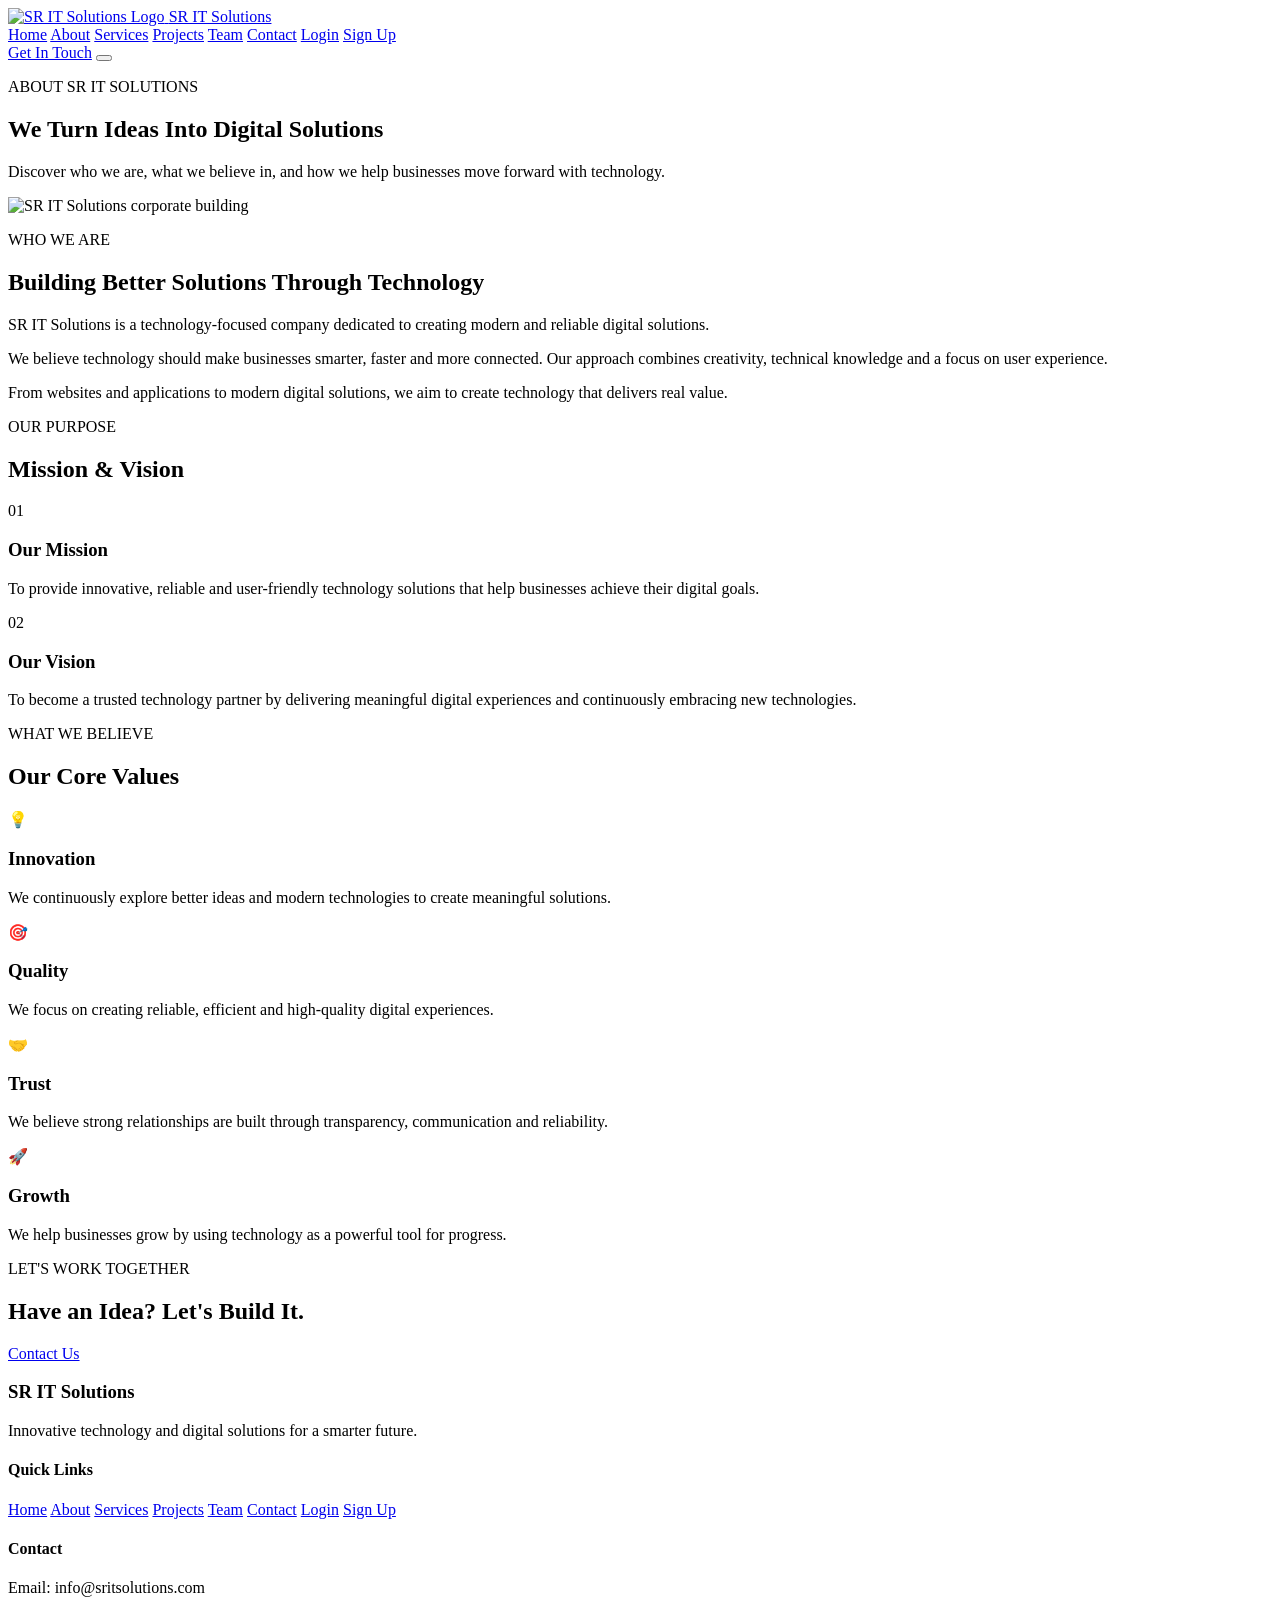
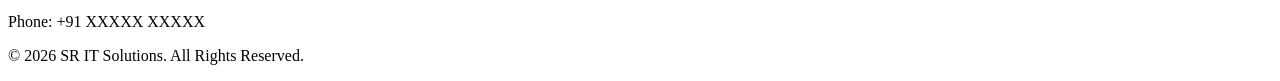
==== About.html @ 39ceae36 "Add files via upload" ====
<!DOCTYPE html>
<html lang="en">

<head>
    <meta charset="UTF-8">
    <meta name="viewport" content="width=device-width, initial-scale=1.0">

    <title>About Us | SR IT Solutions</title>

    <!-- Common CSS -->
    <link rel="stylesheet" href="css/style.css">
</head>

<body>

    <!-- ================= NAVBAR ================= -->
    <header class="navbar">
        <div class="nav-container">

            <a href="home.html" class="logo">
                <img src="images/logo.png.png" alt="SR IT Solutions Logo">
                <span>SR IT Solutions</span>
            </a>

            <nav class="nav-menu">
                <a href="home.html">Home</a>
                <a href="About.html" class="active">About</a>
                <a href="Services.html">Services</a>
                <a href="Projects.html">Projects</a>
                <a href="Team.html">Team</a>
                <a href="Contact.html">Contact</a>
                <a href="login.html">Login</a>
                <a href="signup.html">Sign Up</a>
            </nav>

            <div class="nav-actions">
                <a href="Contact.html" class="nav-cta">Get In Touch</a>
                <button class="nav-toggle" type="button" aria-label="Toggle navigation" aria-expanded="false">
                    <span></span>
                    <span></span>
                    <span></span>
                </button>
            </div>

        </div>
    </header>


    <!-- ================= ABOUT HERO ================= -->
    <section class="page-hero">

        <div class="page-hero-content">

            <p>ABOUT SR IT SOLUTIONS</p>

            <h1>
                We Turn Ideas Into
                <span>Digital Solutions</span>
            </h1>

            <p class="page-hero-text">
                Discover who we are, what we believe in,
                and how we help businesses move forward with technology.
            </p>

        </div>

    </section>


    <!-- ================= ABOUT INTRO ================= -->
    <section class="about-main">

        <div class="about-main-image">
            <img src="images/SR_IT_Solutions_Corporate_Building.jpg" alt="SR IT Solutions corporate building"
                onerror="this.onerror=null; this.src='images/SR_IT_Solutions_Corporate_Building.jpg.jpeg';">
        </div>

        <div class="about-main-content">

            <p class="section-label">WHO WE ARE</p>

            <h2>
                Building Better Solutions
                <span>Through Technology</span>
            </h2>

            <p>
                SR IT Solutions is a technology-focused company dedicated
                to creating modern and reliable digital solutions.
            </p>

            <p>
                We believe technology should make businesses smarter,
                faster and more connected. Our approach combines creativity,
                technical knowledge and a focus on user experience.
            </p>

            <p>
                From websites and applications to modern digital solutions,
                we aim to create technology that delivers real value.
            </p>

        </div>

    </section>


    <!-- ================= MISSION & VISION ================= -->
    <section class="mission-section">

        <div class="section-heading">

            <p>OUR PURPOSE</p>

            <h2>Mission & Vision</h2>

            <span></span>

        </div>


        <div class="mission-container">

            <div class="mission-card">

                <div class="mission-number">
                    01
                </div>

                <h3>Our Mission</h3>

                <p>
                    To provide innovative, reliable and user-friendly
                    technology solutions that help businesses achieve
                    their digital goals.
                </p>

            </div>


            <div class="mission-card">

                <div class="mission-number">
                    02
                </div>

                <h3>Our Vision</h3>

                <p>
                    To become a trusted technology partner by delivering
                    meaningful digital experiences and continuously
                    embracing new technologies.
                </p>

            </div>

        </div>

    </section>


    <!-- ================= OUR VALUES ================= -->
    <section class="values-section">

        <div class="section-heading">

            <p>WHAT WE BELIEVE</p>

            <h2>Our Core Values</h2>

            <span></span>

        </div>


        <div class="values-container">

            <div class="value-card">

                <div class="value-icon">
                    💡
                </div>

                <h3>Innovation</h3>

                <p>
                    We continuously explore better ideas and modern
                    technologies to create meaningful solutions.
                </p>

            </div>


            <div class="value-card">

                <div class="value-icon">
                    🎯
                </div>

                <h3>Quality</h3>

                <p>
                    We focus on creating reliable, efficient and
                    high-quality digital experiences.
                </p>

            </div>


            <div class="value-card">

                <div class="value-icon">
                    🤝
                </div>

                <h3>Trust</h3>

                <p>
                    We believe strong relationships are built through
                    transparency, communication and reliability.
                </p>

            </div>


            <div class="value-card">

                <div class="value-icon">
                    🚀
                </div>

                <h3>Growth</h3>

                <p>
                    We help businesses grow by using technology
                    as a powerful tool for progress.
                </p>

            </div>

        </div>

    </section>


    <!-- ================= CTA ================= -->
    <section class="home-cta">

        <div>

            <p>LET'S WORK TOGETHER</p>

            <h2>
                Have an Idea?
                <span>Let's Build It.</span>
            </h2>

            <a href="Contact.html" class="btn primary-btn">
                Contact Us
            </a>

        </div>

    </section>


    <!-- ================= FOOTER ================= -->
    <footer class="footer">

        <div class="footer-container">

            <div class="footer-brand">

                <h3>SR IT Solutions</h3>

                <p>
                    Innovative technology and digital solutions
                    for a smarter future.
                </p>

            </div>


            <div class="footer-links">

                <h4>Quick Links</h4>

                <a href="home.html">Home</a>
                <a href="About.html">About</a>
                <a href="Services.html">Services</a>
                <a href="Projects.html">Projects</a>
                <a href="Team.html">Team</a>
                <a href="Contact.html">Contact</a>
                <a href="login.html">Login</a>
                <a href="signup.html">Sign Up</a>

            </div>


            <div class="footer-contact">

                <h4>Contact</h4>

                <p>Email: info@sritsolutions.com</p>
                <p>Phone: +91 XXXXX XXXXX</p>

            </div>

        </div>


        <div class="footer-bottom">

            <p>
                © 2026 SR IT Solutions. All Rights Reserved.
            </p>

        </div>

    </footer>

    <script src="script.js/effect.js"></script>

</body>

</html>
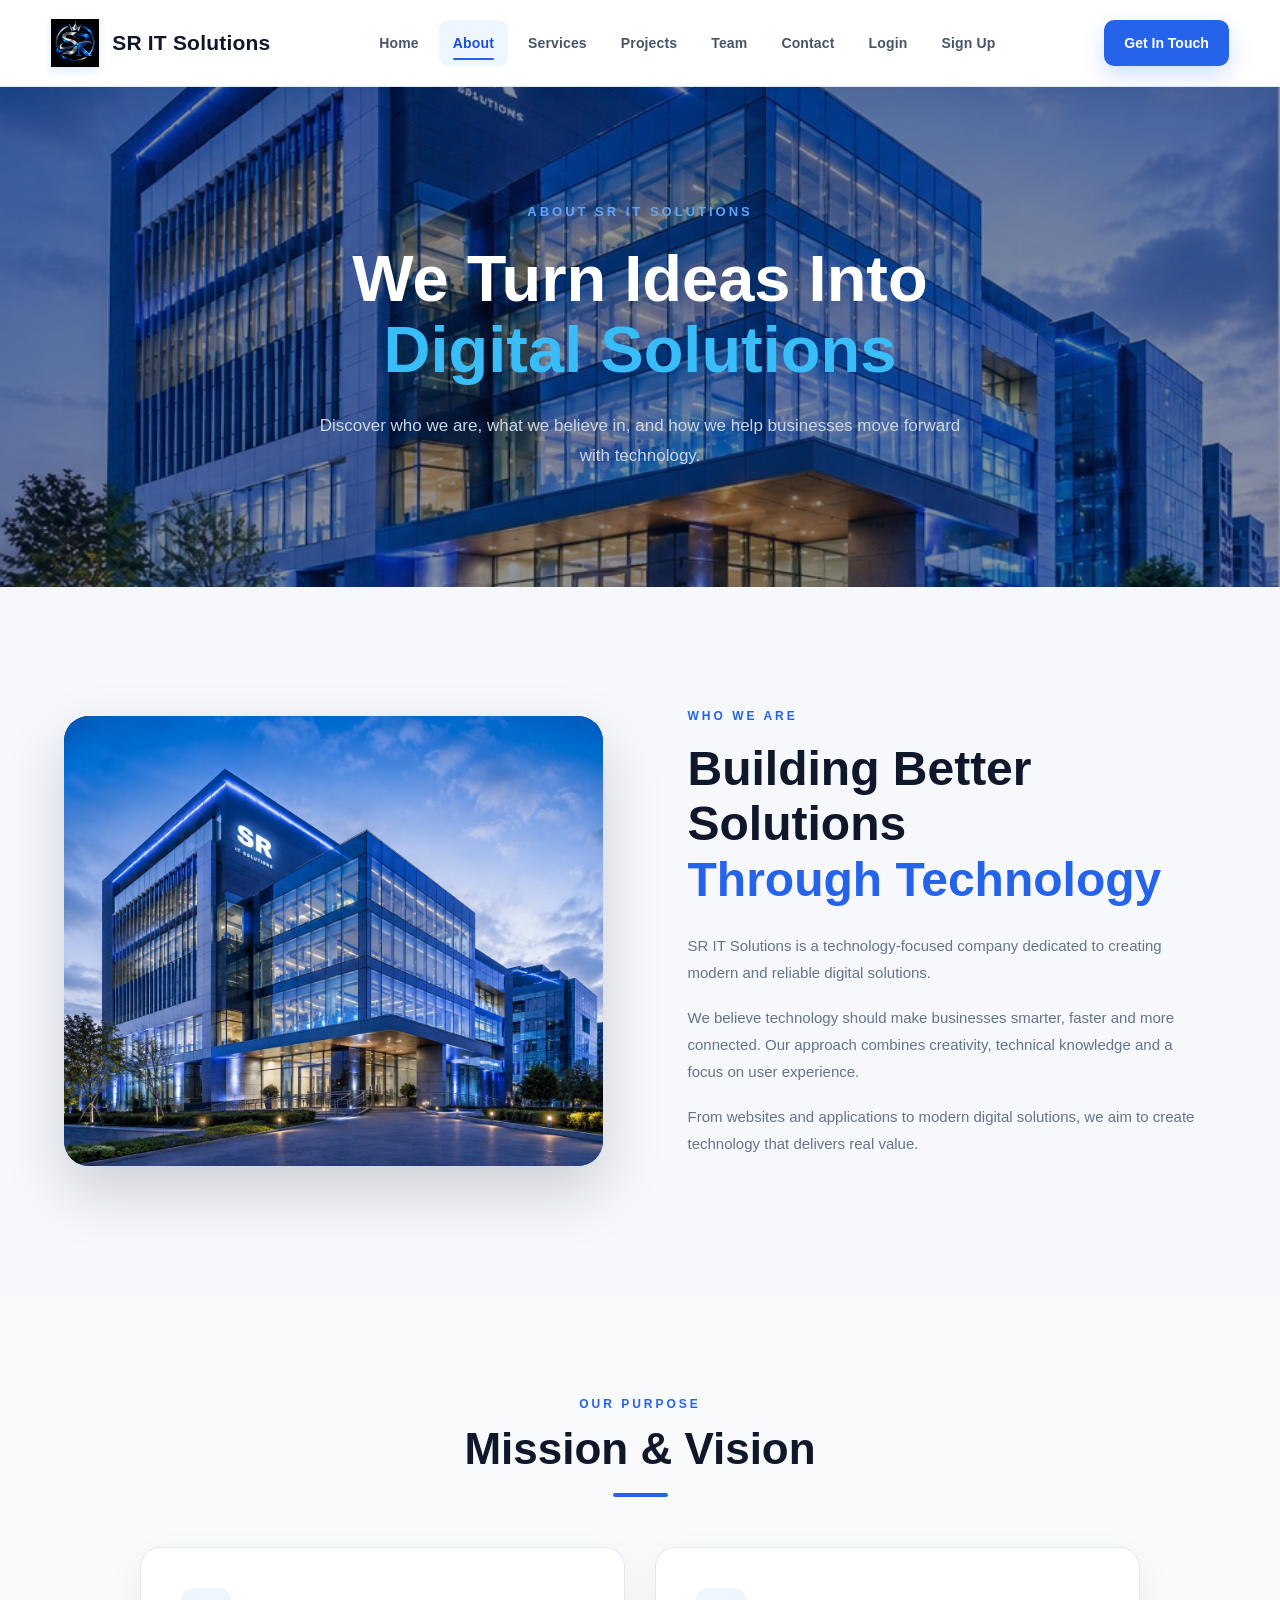
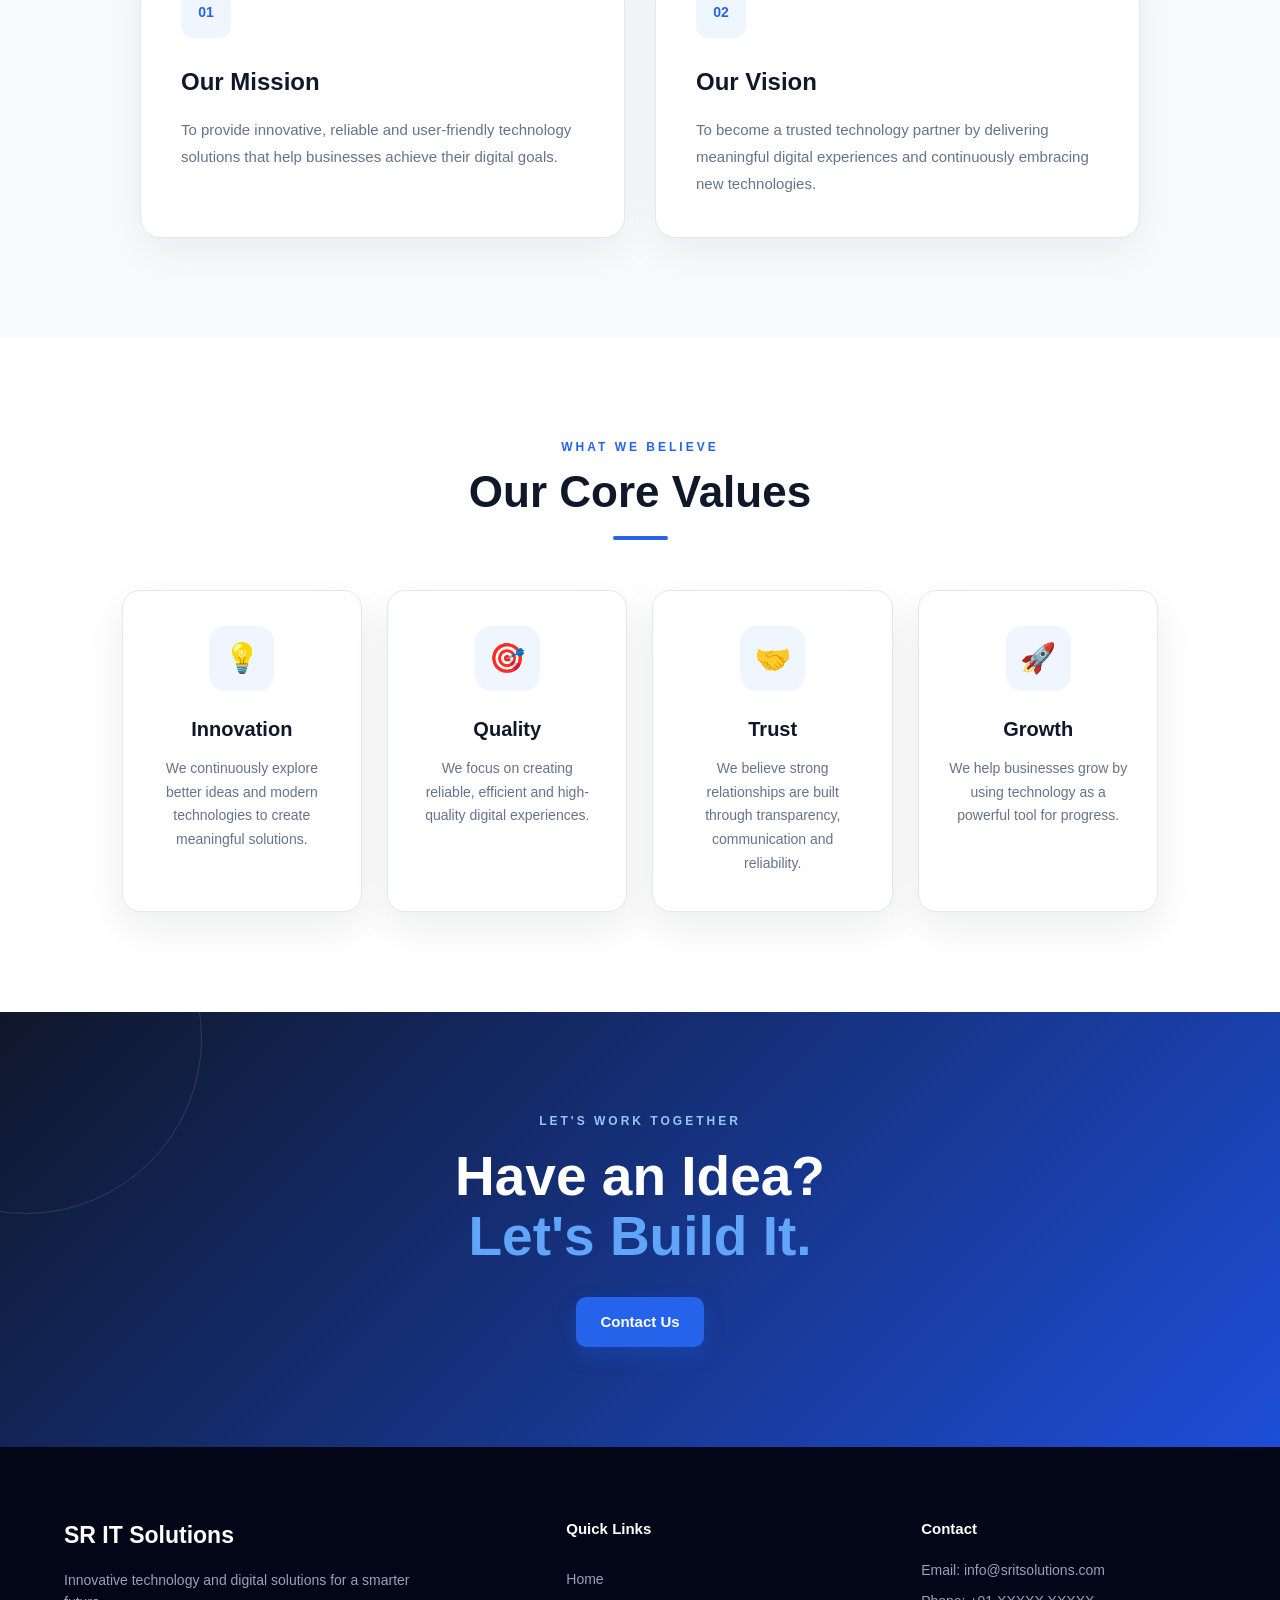
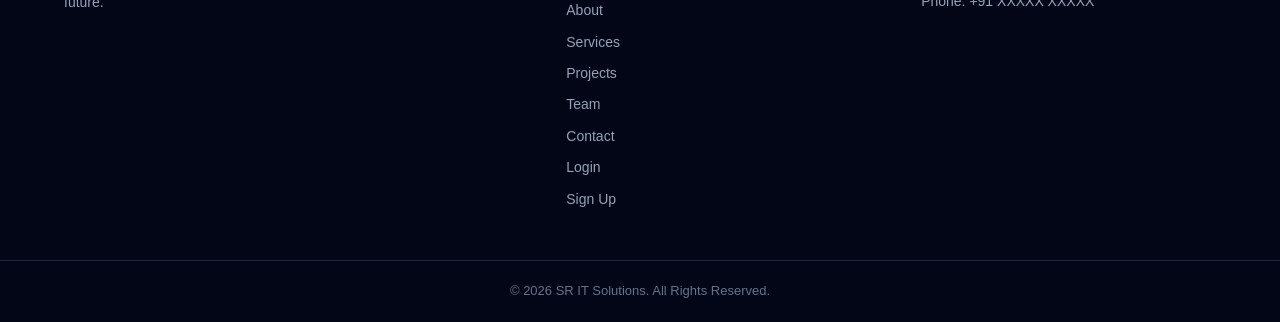
==== commit e4831756: "Update About.html" ====
--- a/About.html
+++ b/About.html
@@ -8,7 +8,7 @@
     <title>About Us | SR IT Solutions</title>
 
     <!-- Common CSS -->
-    <link rel="stylesheet" href="css/style.css">
+    <link rel="stylesheet" href="CSS/style.css">
 </head>
 
 <body>
@@ -324,4 +324,4 @@
 
 </body>
 
-</html>+</html>
--- a/CSS/style.css
+++ b/CSS/style.css
@@ -0,0 +1,5474 @@
+/* =========================================================
+   SR IT SOLUTIONS
+   MAIN STYLE SHEET
+   ========================================================= */
+
+
+/* ===================== RESET ===================== */
+
+* {
+    margin: 0;
+    padding: 0;
+    box-sizing: border-box;
+}
+
+html {
+    scroll-behavior: smooth;
+}
+
+body {
+    font-family: Arial, Helvetica, sans-serif;
+    background: #f6f8fc;
+    color: #172033;
+    line-height: 1.6;
+}
+
+a {
+    text-decoration: none;
+    color: inherit;
+}
+
+img {
+    max-width: 100%;
+    display: block;
+}
+
+button,
+input,
+textarea,
+select {
+    font-family: inherit;
+}
+
+:root {
+    --primary: #2563eb;
+    --primary-dark: #1d4ed8;
+    --secondary: #0f172a;
+    --text: #172033;
+    --muted: #64748b;
+    --white: #ffffff;
+    --light: #f6f8fc;
+    --border: #e2e8f0;
+    --shadow: 0 15px 40px rgba(15, 23, 42, 0.08);
+    --radius: 18px;
+}
+
+.container {
+    width: 90%;
+    max-width: 1200px;
+    margin: auto;
+}
+
+.navbar {
+    width: 100%;
+    background: rgba(255, 255, 255, 0.98);
+    border-bottom: 1px solid var(--border);
+    position: sticky;
+    top: 0;
+    z-index: 1000;
+    backdrop-filter: blur(12px);
+    box-shadow: 0 10px 30px rgba(15, 23, 42, 0.06);
+}
+
+.nav-container {
+    width: min(92%, 1250px);
+    margin: 0 auto;
+    min-height: 86px;
+    display: flex;
+    align-items: center;
+    gap: 18px;
+}
+
+.logo {
+    display: flex;
+    align-items: center;
+    gap: 13px;
+    font-size: 21px;
+    font-weight: 850;
+    letter-spacing: 0.2px;
+    color: var(--secondary);
+    white-space: nowrap;
+    transition: color 0.25s ease;
+    flex-shrink: 0;
+}
+
+.logo:hover {
+    color: var(--primary);
+}
+
+.logo img {
+    width: 48px;
+    height: 48px;
+    object-fit: contain;
+    filter: drop-shadow(0 3px 5px rgba(37, 99, 235, 0.16));
+}
+
+.nav-menu {
+    display: flex;
+    align-items: center;
+    justify-content: center;
+    flex: 1 1 auto;
+    gap: 6px;
+    flex-wrap: wrap;
+    margin: 0 auto;
+}
+
+.nav-menu a {
+    position: relative;
+    padding: 12px 14px;
+    border-radius: 9px;
+    font-size: 14px;
+    font-weight: 700;
+    letter-spacing: 0.15px;
+    color: #475569;
+    transition: color 0.25s ease, background 0.25s ease, transform 0.25s ease;
+}
+
+.nav-menu a::after {
+    content: "";
+    position: absolute;
+    right: 14px;
+    bottom: 6px;
+    left: 14px;
+    height: 2px;
+    border-radius: 2px;
+    background: var(--primary);
+    transform: scaleX(0);
+    transform-origin: center;
+    transition: transform 0.25s ease;
+}
+
+.nav-menu a:hover {
+    color: var(--primary);
+    background: #f1f7ff;
+}
+
+.nav-menu a:hover::after,
+.nav-menu a.active::after {
+    transform: scaleX(1);
+}
+
+.nav-menu a.active {
+    color: var(--primary-dark);
+    background: #eff6ff;
+}
+
+.nav-actions {
+    display: flex;
+    align-items: center;
+    justify-content: flex-end;
+    gap: 12px;
+    margin-left: auto;
+}
+
+.nav-cta {
+    display: inline-flex;
+    align-items: center;
+    justify-content: center;
+    padding: 12px 20px;
+    border-radius: 10px;
+    white-space: nowrap;
+    font-size: 14px;
+    font-weight: 700;
+    background: var(--primary);
+    color: var(--white);
+    box-shadow: 0 10px 25px rgba(37, 99, 235, 0.2);
+    transition: transform 0.25s ease, background 0.25s ease, box-shadow 0.25s ease;
+}
+
+.nav-cta:hover {
+    background: var(--primary-dark);
+    transform: translateY(-1px);
+    box-shadow: 0 12px 30px rgba(37, 99, 235, 0.28);
+}
+
+.nav-toggle {
+    display: none;
+    width: 46px;
+    height: 46px;
+    border: 1px solid var(--border);
+    border-radius: 12px;
+    background: #f8fbff;
+    align-items: center;
+    justify-content: center;
+    flex-direction: column;
+    gap: 5px;
+    cursor: pointer;
+    transition: border-color 0.25s ease, background 0.25s ease;
+}
+
+.nav-toggle:hover {
+    border-color: rgba(37, 99, 235, 0.35);
+    background: #eef6ff;
+}
+
+.nav-toggle span {
+    width: 18px;
+    height: 2px;
+    border-radius: 2px;
+    background: var(--secondary);
+    display: block;
+}
+
+.login-nav-button {
+    position: relative;
+    padding: 12px 14px;
+    border-radius: 9px;
+    font-size: 14px;
+    font-weight: 700;
+    letter-spacing: 0.15px;
+    color: #475569;
+    transition: color 0.25s ease, background 0.25s ease, transform 0.25s ease;
+}
+
+.login-nav-button::after {
+    content: "";
+    position: absolute;
+    right: 14px;
+    bottom: 6px;
+    left: 14px;
+    height: 2px;
+    border-radius: 2px;
+    background: var(--primary);
+    transform: scaleX(0);
+    transform-origin: center;
+    transition: transform 0.25s ease;
+}
+
+.login-nav-button:hover {
+    color: var(--primary);
+    background: #f1f7ff;
+}
+
+.login-nav-button:hover::after {
+    transform: scaleX(1);
+}
+
+
+/* ===================== BUTTON ===================== */
+
+.btn {
+    display: inline-flex;
+    align-items: center;
+    justify-content: center;
+
+    padding: 13px 24px;
+    border-radius: 10px;
+
+    font-size: 15px;
+    font-weight: 700;
+
+    cursor: pointer;
+    border: none;
+
+    transition: 0.3s ease;
+}
+
+.primary-btn {
+    color: white;
+    background: var(--primary);
+    box-shadow: 0 8px 20px rgba(37, 99, 235, 0.25);
+}
+
+.primary-btn:hover {
+    background: var(--primary-dark);
+    transform: translateY(-2px);
+}
+
+/* ===================== LOGIN PAGE ===================== */
+
+.login-page-body {
+    min-height: 100vh;
+    background:
+        linear-gradient(135deg, rgba(1, 18, 36, 0.78), rgba(10, 63, 120, 0.70)),
+        url("../images/SR_IT_Solutions_Corporate_Building.jpg.jpeg") center / cover no-repeat;
+    display: flex;
+    align-items: center;
+    justify-content: center;
+    padding: 30px;
+    color: var(--secondary);
+}
+
+.login-page {
+    width: min(92vw, 1380px);
+    margin: 0 auto;
+}
+
+.login-panel {
+    display: grid;
+    grid-template-columns: 1.22fr 0.78fr;
+    min-height: 770px;
+    background: rgba(255, 255, 255, 0.08);
+    border-radius: 30px;
+    overflow: hidden;
+    box-shadow: 0 32px 80px rgba(15, 23, 42, 0.30);
+}
+
+.login-visual {
+    position: relative;
+    display: flex;
+    flex-direction: column;
+    justify-content: space-between;
+    padding: 52px 52px 42px;
+    background:
+        linear-gradient(180deg, rgba(7, 34, 58, 0.18), rgba(2, 16, 32, 0.52)),
+        url("../images/SR_IT_Solutions_Corporate_Building.jpg.jpeg") center / cover no-repeat;
+}
+
+.login-visual-overlay {
+    position: absolute;
+    inset: 0;
+    background: linear-gradient(130deg, rgba(8, 24, 47, 0.20), rgba(4, 21, 40, 0.62));
+}
+
+.login-branding,
+.login-hero-copy,
+.login-trust-badge {
+    position: relative;
+    z-index: 1;
+}
+
+.login-branding {
+    display: flex;
+    align-items: center;
+    gap: 18px;
+}
+
+.login-brand-logo {
+    display: flex;
+    align-items: center;
+    justify-content: center;
+    width: 74px;
+    height: 74px;
+    border-radius: 50%;
+    background: rgba(255, 255, 255, 0.08);
+    border: 2px solid rgba(147, 197, 253, 0.65);
+    box-shadow: 0 12px 25px rgba(15, 23, 42, 0.18);
+}
+
+.login-brand-logo img {
+    width: 56px;
+    height: 56px;
+    object-fit: contain;
+    filter: drop-shadow(0 6px 12px rgba(37, 99, 235, 0.20));
+}
+
+.login-brand-copy h1 {
+    font-size: clamp(28px, 2.5vw, 42px);
+    color: #ffffff;
+    line-height: 1.1;
+    font-weight: 800;
+    letter-spacing: -0.03em;
+}
+
+.login-brand-copy p {
+    color: rgba(219, 234, 254, 0.95);
+    font-size: 18px;
+    line-height: 1.5;
+    margin-top: 4px;
+}
+
+.login-hero-copy {
+    max-width: 620px;
+    margin-top: 54px;
+}
+
+.login-hero-copy h2 {
+    font-size: clamp(52px, 5vw, 84px);
+    line-height: 0.96;
+    color: #ffffff;
+    font-weight: 800;
+    letter-spacing: -0.05em;
+    margin-bottom: 12px;
+}
+
+.login-hero-copy h3 {
+    color: rgba(255, 255, 255, 0.95);
+    font-size: clamp(28px, 2.5vw, 42px);
+    font-weight: 500;
+    line-height: 1.2;
+    letter-spacing: -0.03em;
+    margin-bottom: 18px;
+}
+
+.login-accent-line {
+    display: block;
+    width: 104px;
+    height: 4px;
+    border-radius: 999px;
+    background: linear-gradient(90deg, rgba(96, 165, 250, 1), rgba(147, 197, 253, 0.8));
+    margin: 0 0 26px;
+}
+
+.login-hero-copy p {
+    max-width: 540px;
+    color: rgba(224, 240, 255, 0.95);
+    font-size: 17px;
+    line-height: 1.6;
+}
+
+.login-trust-badge {
+    display: flex;
+    align-items: center;
+    gap: 15px;
+    margin-top: 36px;
+    padding-top: 16px;
+}
+
+.login-trust-icon {
+    width: 46px;
+    height: 46px;
+    border-radius: 50%;
+    display: grid;
+    place-items: center;
+    background: rgba(37, 99, 235, 0.18);
+    border: 1px solid rgba(191, 219, 254, 0.7);
+    color: #dbeafe;
+    font-size: 20px;
+    font-weight: 800;
+}
+
+.login-trust-text {
+    display: flex;
+    flex-direction: column;
+    color: #e0f2fe;
+}
+
+.login-trust-text strong {
+    font-size: 18px;
+    line-height: 1.3;
+    font-weight: 700;
+}
+
+.login-trust-text span {
+    font-size: 15px;
+    opacity: 0.9;
+}
+
+.login-card-wrap {
+    display: flex;
+    align-items: center;
+    justify-content: center;
+    background: rgba(255, 255, 255, 0.10);
+    padding: 36px 28px;
+}
+
+.login-card {
+    width: min(100%, 500px);
+    background: rgba(255, 255, 255, 0.96);
+    border: 1px solid rgba(226, 232, 240, 0.6);
+    border-radius: 28px;
+    padding: 42px 38px 28px;
+    box-shadow: 0 28px 70px rgba(15, 23, 42, 0.18);
+}
+
+.login-card-header {
+    text-align: center;
+}
+
+.login-card-header h2 {
+    font-size: clamp(34px, 3vw, 54px);
+    line-height: 1.1;
+    letter-spacing: -0.04em;
+    color: #0f172a;
+    margin-bottom: 10px;
+    font-weight: 800;
+}
+
+.login-card-header p {
+    color: #475569;
+    font-size: 17px;
+    line-height: 1.5;
+}
+
+.login-card-line {
+    display: block;
+    width: 110px;
+    height: 3px;
+    margin: 18px auto 0;
+    border-radius: 999px;
+    background: linear-gradient(90deg, #2563eb, #60a5fa);
+}
+
+.login-form {
+    margin-top: 22px;
+}
+
+.login-field-group {
+    margin-bottom: 22px;
+}
+
+.login-field-group label {
+    display: block;
+    margin-bottom: 10px;
+    font-size: 15px;
+    font-weight: 700;
+    color: #0f172a;
+}
+
+.login-input-shell {
+    display: flex;
+    align-items: center;
+    gap: 10px;
+    min-height: 58px;
+    background: #f8fafc;
+    border: 1px solid #dfe7f2;
+    border-radius: 14px;
+    padding: 0 16px 0 14px;
+    transition: border-color 0.25s ease, box-shadow 0.25s ease, background 0.25s ease;
+}
+
+.login-input-shell:focus-within {
+    border-color: rgba(37, 99, 235, 0.7);
+    box-shadow: 0 0 0 4px rgba(37, 99, 235, 0.10);
+    background: #ffffff;
+}
+
+.login-input-icon {
+    display: inline-flex;
+    align-items: center;
+    justify-content: center;
+    width: 24px;
+    color: #94a3b8;
+    font-size: 18px;
+    flex-shrink: 0;
+}
+
+.login-input-shell input {
+    flex: 1;
+    border: none;
+    background: transparent;
+    outline: none;
+    color: var(--secondary);
+    font-size: 15px;
+    line-height: 1.5;
+    padding: 17px 8px 17px 0;
+}
+
+.login-input-shell input::placeholder {
+    color: #94a3b8;
+}
+
+.login-password-shell {
+    position: relative;
+}
+
+.login-password-toggle {
+    appearance: none;
+    border: none;
+    background: transparent;
+    color: #94a3b8;
+    cursor: pointer;
+    width: 30px;
+    height: 30px;
+    border-radius: 50%;
+    display: inline-flex;
+    align-items: center;
+    justify-content: center;
+    transition: color 0.25s ease, background 0.25s ease;
+}
+
+.login-password-toggle:hover {
+    background: rgba(37, 99, 235, 0.08);
+    color: var(--primary);
+}
+
+.login-password-toggle.is-visible {
+    color: var(--primary);
+}
+
+.login-eye-icon {
+    font-size: 18px;
+    line-height: 1;
+}
+
+.login-form-meta {
+    display: flex;
+    align-items: center;
+    justify-content: space-between;
+    gap: 12px;
+    margin: 8px 0 22px;
+}
+
+.login-check-wrap {
+    display: inline-flex;
+    align-items: center;
+    gap: 10px;
+    color: #475569;
+    font-size: 14px;
+    cursor: pointer;
+}
+
+.login-check-wrap input {
+    width: 16px;
+    height: 16px;
+    accent-color: var(--primary);
+}
+
+.login-link {
+    color: var(--primary);
+    font-weight: 700;
+    transition: color 0.25s ease;
+}
+
+.login-link:hover {
+    color: var(--primary-dark);
+}
+
+.login-button {
+    width: 100%;
+    min-height: 58px;
+    border: none;
+    border-radius: 14px;
+    background: linear-gradient(135deg, #2563eb, #1d4ed8);
+    color: #ffffff;
+    font-size: clamp(20px, 2vw, 26px);
+    font-weight: 800;
+    letter-spacing: -0.02em;
+    display: inline-flex;
+    align-items: center;
+    justify-content: center;
+    gap: 10px;
+    cursor: pointer;
+    box-shadow: 0 14px 26px rgba(37, 99, 235, 0.22);
+    transition: transform 0.25s ease, box-shadow 0.25s ease, filter 0.25s ease;
+}
+
+.login-button:hover {
+    transform: translateY(-1px);
+    box-shadow: 0 18px 30px rgba(37, 99, 235, 0.30);
+    filter: brightness(1.03);
+}
+
+.login-button-icon {
+    font-size: 22px;
+    line-height: 1;
+}
+
+.login-divider {
+    display: flex;
+    align-items: center;
+    gap: 18px;
+    margin: 26px 0 18px;
+    color: #94a3b8;
+    font-size: 14px;
+    font-weight: 800;
+    letter-spacing: 0.12em;
+    text-transform: uppercase;
+}
+
+.login-divider::before,
+.login-divider::after {
+    content: "";
+    flex: 1;
+    height: 1px;
+    background: #dfe7f2;
+}
+
+.login-google-btn {
+    width: 100%;
+    min-height: 58px;
+    border: 1px solid #dfe7f2;
+    border-radius: 14px;
+    background: #ffffff;
+    color: #0f172a;
+    font-size: 18px;
+    font-weight: 700;
+    display: flex;
+    align-items: center;
+    justify-content: center;
+    gap: 12px;
+    cursor: pointer;
+    transition: border-color 0.25s ease, box-shadow 0.25s ease, transform 0.25s ease;
+}
+
+.login-google-btn:hover {
+    border-color: rgba(37, 99, 235, 0.4);
+    box-shadow: 0 10px 22px rgba(15, 23, 42, 0.08);
+    transform: translateY(-1px);
+}
+
+.login-google-mark {
+    display: inline-flex;
+    align-items: center;
+    justify-content: center;
+    width: 26px;
+    height: 26px;
+    border-radius: 50%;
+    font-weight: 900;
+    color: #4285f4;
+    background: linear-gradient(135deg, #fff, #eef6ff);
+    border: 1px solid rgba(66, 133, 244, 0.2);
+}
+
+.login-signup-text {
+    margin-top: 26px;
+    text-align: center;
+    color: #475569;
+    font-size: 15px;
+    line-height: 1.5;
+}
+
+.login-home-link {
+    display: block;
+    margin-top: 22px;
+    text-align: center;
+    color: var(--primary);
+    font-size: 16px;
+    font-weight: 700;
+    transition: color 0.25s ease;
+}
+
+.login-home-link:hover {
+    color: var(--primary-dark);
+}
+
+@media (max-width: 1100px) {
+    .login-panel {
+        grid-template-columns: 1fr;
+        min-height: auto;
+    }
+
+    .login-visual {
+        min-height: 480px;
+    }
+
+    .login-card-wrap {
+        padding-top: 0;
+    }
+}
+
+@media (max-width: 700px) {
+    .login-page-body {
+        padding: 18px 14px;
+    }
+
+    .login-page {
+        width: min(100%, 480px);
+    }
+
+    .login-panel {
+        border-radius: 22px;
+    }
+
+    .login-visual {
+        padding: 26px 24px 28px;
+        min-height: 360px;
+    }
+
+    .login-branding {
+        gap: 12px;
+    }
+
+    .login-brand-logo {
+        width: 56px;
+        height: 56px;
+    }
+
+    .login-brand-logo img {
+        width: 42px;
+        height: 42px;
+    }
+
+    .login-brand-copy h1 {
+        font-size: 24px;
+    }
+
+    .login-brand-copy p {
+        font-size: 14px;
+    }
+
+    .login-hero-copy {
+        margin-top: 32px;
+    }
+
+    .login-hero-copy h2 {
+        font-size: 40px;
+    }
+
+    .login-hero-copy h3 {
+        font-size: 24px;
+    }
+
+    .login-hero-copy p {
+        font-size: 15px;
+    }
+
+    .login-trust-badge {
+        margin-top: 18px;
+        padding-top: 12px;
+    }
+
+    .login-card-wrap {
+        padding: 18px 14px 22px;
+    }
+
+    .login-card {
+        padding: 28px 18px 20px;
+        border-radius: 20px;
+    }
+
+    .login-card-header h2 {
+        font-size: 32px;
+    }
+
+    .login-card-header p {
+        font-size: 15px;
+    }
+
+    .login-form-meta {
+        flex-wrap: wrap;
+        justify-content: space-between;
+    }
+
+    .login-button,
+    .login-google-btn,
+    .login-input-shell {
+        min-height: 54px;
+    }
+
+    .login-google-btn {
+        font-size: 16px;
+    }
+}
+
+/* ===================== HOME HERO ===================== */
+
+.hero {
+    min-height: 650px;
+
+    display: flex;
+    align-items: center;
+
+    position: relative;
+    overflow: hidden;
+
+    background:
+        linear-gradient(120deg,
+            rgba(15, 23, 42, 0.90),
+            rgba(30, 64, 175, 0.70)),
+        url("../images/SR_IT_Solutions_Corporate_Building.jpg.jpeg") center / cover no-repeat;
+
+    background-color: #0f172a;
+
+    color: white;
+}
+
+.hero::before {
+    content: "";
+    position: absolute;
+    inset: 0;
+    background: linear-gradient(90deg, rgba(2, 6, 23, 0.18), transparent 70%);
+    pointer-events: none;
+}
+
+.home-about .about-image>img {
+    width: 100%;
+    height: 100%;
+    object-fit: cover;
+    object-position: center;
+    position: absolute;
+    inset: 0;
+}
+
+.hero-inner {
+    width: 90%;
+    max-width: 1200px;
+    margin: auto;
+    display: grid;
+    grid-template-columns: minmax(0, 1.05fr) minmax(300px, 0.8fr);
+    align-items: center;
+    gap: 55px;
+    position: relative;
+    z-index: 2;
+}
+
+.hero::after {
+    content: "";
+    position: absolute;
+
+    width: 450px;
+    height: 450px;
+
+    right: -150px;
+    top: -120px;
+
+    border-radius: 50%;
+    border: 1px solid rgba(255, 255, 255, 0.15);
+}
+
+.hero-content {
+    position: relative;
+}
+
+.hero-visual {
+    width: 100%;
+    height: 390px;
+    border: 1px solid rgba(147, 197, 253, 0.35);
+    border-radius: 24px;
+    overflow: hidden;
+    background: rgba(15, 23, 42, 0.35);
+    box-shadow: 0 24px 55px rgba(2, 6, 23, 0.3), 0 0 30px rgba(37, 99, 235, 0.18);
+}
+
+.hero-visual img {
+    width: 100%;
+    height: 100%;
+    object-fit: cover;
+    object-position: center;
+    opacity: 0.88;
+}
+
+@media (max-width: 900px) {
+    .hero-inner {
+        grid-template-columns: 1fr;
+        gap: 42px;
+        padding: 70px 0;
+    }
+
+    .hero-visual {
+        height: 280px;
+        max-width: 620px;
+    }
+}
+
+.hero-content h1 {
+    max-width: 800px;
+
+    font-size: clamp(42px, 6vw, 76px);
+    line-height: 1.05;
+
+    margin-bottom: 25px;
+}
+
+.hero-content h1 span {
+    color: #60a5fa;
+}
+
+.hero-content p {
+    max-width: 650px;
+
+    color: #dbeafe;
+    font-size: 18px;
+
+    margin-bottom: 30px;
+}
+
+
+/* ===================== PAGE HERO ===================== */
+
+.page-hero {
+    min-height: 390px;
+
+    display: flex;
+    align-items: center;
+    justify-content: center;
+
+    text-align: center;
+
+    padding: 80px 20px;
+
+    color: white;
+
+    background:
+        linear-gradient(135deg,
+            #0f172a,
+            #1d4ed8);
+
+    position: relative;
+    overflow: hidden;
+}
+
+.page-hero::before {
+    content: "";
+
+    position: absolute;
+
+    width: 500px;
+    height: 500px;
+
+    border-radius: 50%;
+
+    border: 1px solid rgba(255, 255, 255, 0.12);
+
+    left: -220px;
+    bottom: -250px;
+}
+
+.page-hero-content {
+    max-width: 800px;
+    position: relative;
+    z-index: 2;
+}
+
+.page-hero-content>p:first-child {
+    color: #93c5fd;
+    font-size: 13px;
+    font-weight: 800;
+
+    letter-spacing: 3px;
+    margin-bottom: 15px;
+}
+
+.page-hero h1 {
+    font-size: clamp(38px, 5vw, 62px);
+    line-height: 1.1;
+
+    margin-bottom: 22px;
+}
+
+.page-hero h1 span {
+    color: #60a5fa;
+    display: block;
+}
+
+.page-hero-text {
+    max-width: 650px;
+    margin: auto;
+
+    color: #dbeafe;
+    font-size: 17px;
+}
+
+
+/* ===================== SECTION HEADING ===================== */
+
+.section-heading {
+    text-align: center;
+    margin-bottom: 45px;
+}
+
+.section-heading>p {
+    color: var(--primary);
+    font-size: 12px;
+    font-weight: 800;
+    letter-spacing: 3px;
+
+    margin-bottom: 10px;
+}
+
+.section-heading h2 {
+    color: var(--secondary);
+    font-size: clamp(30px, 4vw, 44px);
+    line-height: 1.15;
+}
+
+.section-heading span {
+    display: block;
+
+    width: 55px;
+    height: 4px;
+
+    background: var(--primary);
+
+    margin: 18px auto 0;
+    border-radius: 10px;
+}
+
+
+/* ===================== ABOUT ===================== */
+
+.about-main {
+    width: 90%;
+    max-width: 1200px;
+
+    margin: auto;
+    padding: 100px 0;
+
+    display: grid;
+    grid-template-columns: 1fr 1fr;
+    gap: 70px;
+
+    align-items: center;
+}
+
+.about-main-image {
+    min-height: 420px;
+
+    display: flex;
+    align-items: center;
+    justify-content: center;
+
+    border-radius: 25px;
+
+    background:
+        linear-gradient(135deg,
+            #0f172a,
+            #2563eb);
+
+    box-shadow: var(--shadow);
+
+    position: relative;
+    overflow: hidden;
+}
+
+.about-main-image::before {
+    content: "";
+
+    position: absolute;
+
+    width: 300px;
+    height: 300px;
+
+    border-radius: 50%;
+
+    border: 1px solid rgba(255, 255, 255, 0.15);
+}
+
+.about-logo-box {
+    width: 210px;
+    height: 210px;
+
+    border-radius: 30px;
+
+    display: flex;
+    flex-direction: column;
+    align-items: center;
+    justify-content: center;
+
+    color: white;
+
+    background: rgba(255, 255, 255, 0.1);
+
+    border: 1px solid rgba(255, 255, 255, 0.2);
+
+    backdrop-filter: blur(10px);
+
+    position: relative;
+}
+
+.about-logo-box span {
+    font-size: 65px;
+    font-weight: 900;
+}
+
+.about-logo-box p {
+    font-size: 12px;
+    letter-spacing: 3px;
+}
+
+.about-main-content .section-label {
+    color: var(--primary);
+
+    font-size: 12px;
+    font-weight: 800;
+    letter-spacing: 3px;
+
+    margin-bottom: 15px;
+}
+
+.about-main-content h2 {
+    font-size: clamp(32px, 4vw, 48px);
+    line-height: 1.15;
+
+    margin-bottom: 25px;
+}
+
+.about-main-content h2 span {
+    display: block;
+    color: var(--primary);
+}
+
+.about-main-content p:not(.section-label) {
+    color: var(--muted);
+    margin-bottom: 16px;
+}
+
+
+/* ===================== MISSION ===================== */
+
+.mission-section {
+    padding: 100px 5%;
+    background: white;
+}
+
+.mission-container {
+    max-width: 1100px;
+    margin: auto;
+
+    display: grid;
+    grid-template-columns: repeat(2, 1fr);
+    gap: 25px;
+}
+
+.mission-card {
+    padding: 35px;
+
+    border: 1px solid var(--border);
+    border-radius: var(--radius);
+
+    background: white;
+
+    box-shadow: var(--shadow);
+
+    transition: 0.3s ease;
+}
+
+.mission-card:hover {
+    transform: translateY(-6px);
+}
+
+.mission-number {
+    color: var(--primary);
+    font-size: 14px;
+    font-weight: 800;
+
+    margin-bottom: 15px;
+}
+
+.mission-card h3 {
+    font-size: 24px;
+    margin-bottom: 12px;
+}
+
+.mission-card p {
+    color: var(--muted);
+}
+
+
+/* ===================== VALUES ===================== */
+
+.values-section {
+    padding: 100px 5%;
+}
+
+.values-container {
+    max-width: 1200px;
+    margin: auto;
+
+    display: grid;
+    grid-template-columns: repeat(4, 1fr);
+    gap: 20px;
+}
+
+.value-card {
+    background: white;
+    padding: 30px;
+
+    border: 1px solid var(--border);
+    border-radius: var(--radius);
+
+    box-shadow: var(--shadow);
+
+    transition: 0.3s ease;
+}
+
+.value-card:hover {
+    transform: translateY(-7px);
+    border-color: #bfdbfe;
+}
+
+.value-icon {
+    font-size: 35px;
+    margin-bottom: 20px;
+}
+
+.value-card h3 {
+    font-size: 20px;
+    margin-bottom: 10px;
+}
+
+.value-card p {
+    color: var(--muted);
+    font-size: 14px;
+}
+
+
+/* ===================== SERVICES ===================== */
+
+.services-intro {
+    padding: 90px 5% 30px;
+    text-align: center;
+}
+
+.services-intro-text {
+    max-width: 700px;
+    margin: auto;
+
+    color: var(--muted);
+}
+
+.services-section {
+    padding: 50px 5% 100px;
+}
+
+.services-grid {
+    max-width: 1200px;
+    margin: auto;
+
+    display: grid;
+    grid-template-columns: repeat(3, 1fr);
+    gap: 25px;
+}
+
+.service-large-card {
+    background: white;
+
+    padding: 32px;
+
+    border: 1px solid var(--border);
+    border-radius: var(--radius);
+
+    box-shadow: var(--shadow);
+
+    position: relative;
+    overflow: hidden;
+
+    transition: 0.3s ease;
+}
+
+.service-large-card::after {
+    content: "";
+
+    position: absolute;
+
+    width: 100px;
+    height: 100px;
+
+    right: -50px;
+    bottom: -50px;
+
+    border-radius: 50%;
+
+    background: #eff6ff;
+}
+
+.service-large-card:hover {
+    transform: translateY(-8px);
+    border-color: #bfdbfe;
+}
+
+.service-card-icon {
+    width: 60px;
+    height: 60px;
+
+    display: flex;
+    align-items: center;
+    justify-content: center;
+
+    border-radius: 15px;
+
+    background: #eff6ff;
+
+    font-size: 28px;
+
+    margin-bottom: 25px;
+}
+
+.service-number {
+    position: absolute;
+    top: 25px;
+    right: 25px;
+
+    color: #cbd5e1;
+    font-size: 13px;
+    font-weight: 800;
+}
+
+.service-large-card h3 {
+    font-size: 23px;
+    margin-bottom: 12px;
+}
+
+.service-large-card p {
+    color: var(--muted);
+    font-size: 14px;
+
+    margin-bottom: 20px;
+}
+
+.service-large-card ul {
+    list-style: none;
+}
+
+.service-large-card li {
+    color: #475569;
+    font-size: 14px;
+
+    margin-bottom: 8px;
+}
+
+.service-large-card li::before {
+    content: "✓";
+    color: var(--primary);
+    font-weight: bold;
+
+    margin-right: 8px;
+}
+
+
+/* ===================== PROCESS ===================== */
+
+.process-section {
+    padding: 100px 5%;
+    background: white;
+}
+
+.process-container {
+    max-width: 1100px;
+    margin: auto;
+
+    display: grid;
+    grid-template-columns: repeat(4, 1fr);
+    gap: 20px;
+}
+
+.process-card {
+    text-align: center;
+    padding: 25px;
+}
+
+.process-number {
+    width: 60px;
+    height: 60px;
+
+    display: flex;
+    align-items: center;
+    justify-content: center;
+
+    margin: 0 auto 20px;
+
+    border-radius: 50%;
+
+    background: #eff6ff;
+    color: var(--primary);
+
+    font-weight: 800;
+}
+
+.process-card h3 {
+    margin-bottom: 10px;
+}
+
+.process-card p {
+    color: var(--muted);
+    font-size: 14px;
+}
+
+
+/* ===================== PROJECTS ===================== */
+
+.projects-intro {
+    padding: 90px 5% 30px;
+    text-align: center;
+}
+
+.projects-intro-text {
+    max-width: 700px;
+    margin: auto;
+
+    color: var(--muted);
+}
+
+.projects-section {
+    padding: 50px 5% 100px;
+}
+
+.projects-grid {
+    max-width: 1200px;
+    margin: auto;
+
+    display: grid;
+    grid-template-columns: repeat(3, 1fr);
+    gap: 25px;
+}
+
+.project-card {
+    background: white;
+
+    border-radius: var(--radius);
+    overflow: hidden;
+
+    border: 1px solid var(--border);
+
+    box-shadow: var(--shadow);
+
+    transition: 0.3s ease;
+}
+
+.project-card:hover {
+    transform: translateY(-8px);
+}
+
+.project-image {
+    height: 230px;
+
+    position: relative;
+
+    background-size: cover;
+    background-position: center;
+
+    display: flex;
+    align-items: flex-end;
+}
+
+/* Temporary professional gradients
+   Images can be added later */
+
+.project-image-one {
+    background:
+        linear-gradient(135deg, #0f172a, #2563eb);
+}
+
+.project-image-two {
+    background:
+        linear-gradient(135deg, #1e293b, #7c3aed);
+}
+
+.project-image-three {
+    background:
+        linear-gradient(135deg, #0f766e, #0ea5e9);
+}
+
+.project-image-four {
+    background:
+        linear-gradient(135deg, #9a3412, #f59e0b);
+}
+
+.project-image-five {
+    background:
+        linear-gradient(135deg, #312e81, #2563eb);
+}
+
+.project-image-six {
+    background:
+        linear-gradient(135deg, #111827, #0891b2);
+}
+
+.project-overlay {
+    width: 100%;
+    padding: 20px;
+
+    background: linear-gradient(transparent,
+            rgba(15, 23, 42, 0.8));
+
+    color: white;
+
+    font-size: 11px;
+    font-weight: 800;
+    letter-spacing: 2px;
+}
+
+.project-content {
+    padding: 25px;
+}
+
+.project-category {
+    color: var(--primary);
+
+    font-size: 11px;
+    font-weight: 800;
+
+    text-transform: uppercase;
+    letter-spacing: 1px;
+}
+
+.project-content h3 {
+    font-size: 21px;
+    margin: 8px 0 10px;
+}
+
+.project-content p {
+    color: var(--muted);
+    font-size: 14px;
+
+    margin-bottom: 18px;
+}
+
+.project-tech {
+    display: flex;
+    flex-wrap: wrap;
+    gap: 7px;
+}
+
+.project-tech span {
+    padding: 5px 9px;
+
+    border-radius: 6px;
+
+    background: #f1f5f9;
+
+    color: #475569;
+
+    font-size: 11px;
+    font-weight: 600;
+}
+
+.project-approach {
+    padding: 100px 5%;
+    background: white;
+}
+
+.approach-container {
+    max-width: 1100px;
+    margin: auto;
+
+    display: grid;
+    grid-template-columns: repeat(4, 1fr);
+    gap: 20px;
+}
+
+.approach-card {
+    padding: 28px;
+
+    border: 1px solid var(--border);
+    border-radius: var(--radius);
+}
+
+.approach-number {
+    color: var(--primary);
+    font-weight: 800;
+    margin-bottom: 15px;
+}
+
+.approach-card h3 {
+    margin-bottom: 10px;
+}
+
+.approach-card p {
+    color: var(--muted);
+    font-size: 14px;
+}
+
+
+/* ===================== TEAM ===================== */
+
+.team-intro {
+    padding: 90px 5% 30px;
+    text-align: center;
+}
+
+.team-intro-text {
+    max-width: 700px;
+    margin: auto;
+
+    color: var(--muted);
+}
+
+.team-section {
+    padding: 50px 5% 100px;
+}
+
+.team-grid {
+    max-width: 1100px;
+    margin: auto;
+
+    display: grid;
+    grid-template-columns: repeat(4, 1fr);
+    gap: 22px;
+}
+
+.team-card {
+    background: white;
+
+    border: 1px solid var(--border);
+    border-radius: var(--radius);
+
+    overflow: hidden;
+
+    box-shadow: var(--shadow);
+
+    transition: 0.3s ease;
+}
+
+.team-card:hover {
+    transform: translateY(-7px);
+}
+
+.team-image {
+    height: 270px;
+    background: #e2e8f0;
+    overflow: hidden;
+}
+
+.team-image img {
+    width: 100%;
+    height: 100%;
+
+    object-fit: cover;
+
+    transition: 0.4s ease;
+}
+
+.team-card:hover .team-image img {
+    transform: scale(1.05);
+}
+
+.team-info {
+    padding: 22px;
+}
+
+.team-role {
+    color: var(--primary);
+
+    font-size: 11px;
+    font-weight: 800;
+
+    text-transform: uppercase;
+    letter-spacing: 1px;
+}
+
+.team-info h3 {
+    margin: 7px 0 10px;
+    font-size: 19px;
+}
+
+.team-info p {
+    color: var(--muted);
+    font-size: 13px;
+}
+
+.team-social {
+    display: flex;
+    gap: 8px;
+    margin-top: 18px;
+}
+
+.team-social a {
+    width: 30px;
+    height: 30px;
+
+    display: flex;
+    align-items: center;
+    justify-content: center;
+
+    border-radius: 7px;
+
+    background: #eff6ff;
+    color: var(--primary);
+
+    font-size: 12px;
+    font-weight: bold;
+}
+
+.team-values {
+    padding: 100px 5%;
+    background: white;
+}
+
+.team-values-container {
+    max-width: 1000px;
+    margin: auto;
+
+    display: grid;
+    grid-template-columns: repeat(3, 1fr);
+    gap: 25px;
+}
+
+.team-value-card {
+    padding: 30px;
+
+    border: 1px solid var(--border);
+    border-radius: var(--radius);
+}
+
+.team-value-number {
+    color: var(--primary);
+    font-weight: 800;
+
+    margin-bottom: 15px;
+}
+
+.team-value-card h3 {
+    margin-bottom: 10px;
+}
+
+.team-value-card p {
+    color: var(--muted);
+    font-size: 14px;
+}
+
+
+/* ===================== CONTACT ===================== */
+
+.contact-section {
+    padding: 100px 5%;
+}
+
+.contact-container {
+    max-width: 1150px;
+    margin: auto;
+
+    display: grid;
+    grid-template-columns: 0.8fr 1.2fr;
+    gap: 60px;
+
+    align-items: start;
+}
+
+.contact-info h3 {
+    font-size: 32px;
+    margin-bottom: 15px;
+}
+
+.contact-description {
+    color: var(--muted);
+    margin-bottom: 35px;
+}
+
+.contact-item {
+    display: flex;
+    align-items: center;
+    gap: 15px;
+
+    margin-bottom: 25px;
+}
+
+.contact-icon {
+    width: 48px;
+    height: 48px;
+
+    flex-shrink: 0;
+
+    display: flex;
+    align-items: center;
+    justify-content: center;
+
+    border-radius: 12px;
+
+    background: #eff6ff;
+
+    font-size: 20px;
+}
+
+.contact-item h4 {
+    font-size: 15px;
+    margin-bottom: 2px;
+}
+
+.contact-item p {
+    color: var(--muted);
+    font-size: 14px;
+}
+
+.contact-form-container {
+    background: white;
+
+    padding: 35px;
+
+    border: 1px solid var(--border);
+    border-radius: var(--radius);
+
+    box-shadow: var(--shadow);
+}
+
+.contact-form {
+    display: flex;
+    flex-direction: column;
+    gap: 18px;
+}
+
+.form-row {
+    display: grid;
+    grid-template-columns: 1fr 1fr;
+    gap: 18px;
+}
+
+.form-group {
+    display: flex;
+    flex-direction: column;
+    gap: 7px;
+}
+
+.form-group label {
+    font-size: 13px;
+    font-weight: 700;
+    color: #334155;
+}
+
+.form-group input,
+.form-group textarea,
+.form-group select {
+    width: 100%;
+
+    padding: 13px 15px;
+
+    border: 1px solid var(--border);
+    border-radius: 9px;
+
+    background: #f8fafc;
+
+    color: var(--text);
+
+    outline: none;
+
+    transition: 0.3s ease;
+}
+
+.form-group input:focus,
+.form-group textarea:focus,
+.form-group select:focus {
+    border-color: var(--primary);
+
+    background: white;
+
+    box-shadow: 0 0 0 3px rgba(37, 99, 235, 0.08);
+}
+
+.form-group textarea {
+    resize: vertical;
+}
+
+.contact-form .btn {
+    align-self: flex-start;
+}
+
+
+/* ===================== FAQ ===================== */
+
+.faq-section {
+    padding: 100px 5%;
+    background: white;
+}
+
+.faq-container {
+    max-width: 900px;
+    margin: auto;
+
+    display: flex;
+    flex-direction: column;
+    gap: 15px;
+}
+
+.faq-card {
+    padding: 25px;
+
+    border: 1px solid var(--border);
+    border-radius: 12px;
+}
+
+.faq-card h3 {
+    font-size: 17px;
+    margin-bottom: 8px;
+}
+
+.faq-card p {
+    color: var(--muted);
+    font-size: 14px;
+}
+
+
+/* ===================== CTA ===================== */
+
+.home-cta {
+    padding: 100px 5%;
+
+    text-align: center;
+
+    color: white;
+
+    background:
+        linear-gradient(135deg,
+            #0f172a,
+            #1d4ed8);
+}
+
+.home-cta p {
+    color: #93c5fd;
+
+    font-size: 12px;
+    font-weight: 800;
+
+    letter-spacing: 3px;
+
+    margin-bottom: 15px;
+}
+
+.home-cta h2 {
+    font-size: clamp(32px, 5vw, 55px);
+    line-height: 1.1;
+
+    margin-bottom: 30px;
+}
+
+.home-cta h2 span {
+    display: block;
+    color: #60a5fa;
+}
+
+
+/* ===================== FOOTER ===================== */
+
+.footer {
+    background: #020617;
+    color: white;
+
+    padding-top: 70px;
+}
+
+.footer-container {
+    width: 90%;
+    max-width: 1200px;
+
+    margin: auto;
+
+    display: grid;
+    grid-template-columns: 1.5fr 1fr 1fr;
+
+    gap: 60px;
+
+    padding-bottom: 50px;
+}
+
+.footer-brand h3 {
+    font-size: 23px;
+    margin-bottom: 15px;
+}
+
+.footer-brand p {
+    max-width: 350px;
+
+    color: #94a3b8;
+
+    font-size: 14px;
+}
+
+.footer h4 {
+    font-size: 15px;
+    margin-bottom: 18px;
+}
+
+.footer-links {
+    display: flex;
+    flex-direction: column;
+    gap: 9px;
+}
+
+.footer-links a {
+    color: #94a3b8;
+    font-size: 14px;
+
+    transition: 0.3s ease;
+}
+
+.footer-links a:hover {
+    color: white;
+    padding-left: 4px;
+}
+
+.footer-contact p {
+    color: #94a3b8;
+    font-size: 14px;
+
+    margin-bottom: 9px;
+}
+
+.footer-bottom {
+    border-top: 1px solid #1e293b;
+
+    padding: 20px 5%;
+
+    text-align: center;
+
+    color: #64748b;
+
+    font-size: 13px;
+}
+
+
+/* =========================================================
+   RESPONSIVE DESIGN
+   ========================================================= */
+
+
+/* ===================== TABLET ===================== */
+
+@media (max-width: 1000px) {
+
+    .nav-container {
+        min-height: 74px;
+        padding: 12px 0;
+    }
+
+    .nav-menu {
+        gap: 4px;
+        row-gap: 4px;
+    }
+
+    .about-main {
+        grid-template-columns: 1fr;
+    }
+
+    .values-container {
+        grid-template-columns: repeat(2, 1fr);
+    }
+
+    .services-grid {
+        grid-template-columns: repeat(2, 1fr);
+    }
+
+    .projects-grid {
+        grid-template-columns: repeat(2, 1fr);
+    }
+
+    .team-grid {
+        grid-template-columns: repeat(2, 1fr);
+    }
+
+    .process-container,
+    .approach-container {
+        grid-template-columns: repeat(2, 1fr);
+    }
+
+    .footer-container {
+        grid-template-columns: 1fr 1fr;
+    }
+}
+
+
+/* ===================== MOBILE ===================== */
+
+@media (max-width: 780px) {
+
+    .nav-container {
+        width: 92%;
+        flex-wrap: wrap;
+        align-items: center;
+        padding: 12px 0 10px;
+    }
+
+    .nav-actions {
+        margin-left: auto;
+    }
+
+    .nav-toggle {
+        display: flex;
+    }
+
+    .nav-menu {
+        display: none;
+        order: 3;
+        width: 100%;
+        flex-direction: column;
+        align-items: stretch;
+        padding: 12px;
+        border: 1px solid var(--border);
+        border-radius: 14px;
+        background: #f8fbff;
+        box-shadow: 0 18px 40px rgba(15, 23, 42, 0.06);
+    }
+
+    .nav-menu.is-open {
+        display: flex;
+    }
+
+    .nav-menu a {
+        width: 100%;
+        text-align: center;
+        padding: 12px 14px;
+        font-size: 13px;
+    }
+
+    .nav-cta {
+        padding: 11px 16px;
+        font-size: 13px;
+    }
+
+    .logo {
+        font-size: 18px;
+    }
+
+    .logo img {
+        width: 42px;
+        height: 42px;
+    }
+
+    .hero {
+        min-height: 560px;
+    }
+
+    .hero-content h1 {
+        font-size: 42px;
+    }
+
+    .page-hero {
+        min-height: 350px;
+    }
+
+    .page-hero h1 {
+        font-size: 38px;
+    }
+
+    .about-main {
+        padding: 70px 0;
+    }
+
+    .about-main-image {
+        min-height: 320px;
+    }
+
+    .mission-section,
+    .values-section,
+    .services-section,
+    .process-section,
+    .projects-section,
+    .project-approach,
+    .team-section,
+    .team-values,
+    .contact-section,
+    .faq-section {
+        padding-top: 70px;
+        padding-bottom: 70px;
+    }
+
+    .mission-container,
+    .values-container,
+    .services-grid,
+    .projects-grid,
+    .team-grid,
+    .process-container,
+    .approach-container,
+    .team-values-container {
+        grid-template-columns: 1fr;
+    }
+
+    .contact-container {
+        grid-template-columns: 1fr;
+        gap: 40px;
+    }
+
+    .form-row {
+        grid-template-columns: 1fr;
+    }
+
+    .contact-form-container {
+        padding: 25px;
+    }
+
+    .footer-container {
+        grid-template-columns: 1fr;
+        gap: 35px;
+    }
+
+    .home-cta {
+        padding: 75px 5%;
+    }
+
+}
+
+/* =========================================================
+   HOME PAGE - EXTRA STYLES
+   ========================================================= */
+
+
+/* ================= HOME SERVICES ================= */
+
+.home-services {
+    padding: 100px 5%;
+    background: #f6f8fc;
+}
+
+.service-preview-container {
+    width: 90%;
+    max-width: 1200px;
+    margin: 0 auto;
+
+    display: grid;
+    grid-template-columns: repeat(4, 1fr);
+    gap: 25px;
+}
+
+.service-card {
+    background: #ffffff;
+
+    padding: 32px 25px;
+
+    border: 1px solid #e2e8f0;
+    border-radius: 18px;
+
+    box-shadow: 0 15px 40px rgba(15, 23, 42, 0.07);
+
+    transition: all 0.3s ease;
+}
+
+.service-card:hover {
+    transform: translateY(-8px);
+
+    border-color: #bfdbfe;
+
+    box-shadow: 0 20px 45px rgba(37, 99, 235, 0.12);
+}
+
+.service-icon {
+    width: 60px;
+    height: 60px;
+
+    display: flex;
+    align-items: center;
+    justify-content: center;
+
+    background: #eff6ff;
+
+    border-radius: 15px;
+
+    font-size: 28px;
+
+    margin-bottom: 22px;
+}
+
+.service-card h3 {
+    font-size: 20px;
+    color: #0f172a;
+
+    margin-bottom: 10px;
+}
+
+.service-card p {
+    color: #64748b;
+
+    font-size: 14px;
+    line-height: 1.7;
+}
+
+
+/* ================= CENTER BUTTON ================= */
+
+.center-button {
+    text-align: center;
+    margin-top: 40px;
+}
+
+.outline-btn {
+    display: inline-flex;
+
+    align-items: center;
+    justify-content: center;
+
+    padding: 12px 22px;
+
+    border: 1.5px solid #2563eb;
+    border-radius: 9px;
+
+    color: #2563eb;
+
+    font-size: 14px;
+    font-weight: 700;
+
+    transition: all 0.3s ease;
+}
+
+.outline-btn:hover {
+    background: #2563eb;
+    color: #ffffff;
+
+    transform: translateY(-2px);
+}
+
+
+/* ================= HERO EXTRA ================= */
+
+.hero-small-title {
+    color: #93c5fd !important;
+
+    font-size: 13px !important;
+    font-weight: 800 !important;
+
+    letter-spacing: 3px;
+
+    margin-bottom: 18px !important;
+}
+
+.hero-description {
+    color: #dbeafe !important;
+
+    font-size: 18px !important;
+
+    max-width: 650px;
+
+    margin-bottom: 30px !important;
+}
+
+.hero-buttons {
+    display: flex;
+    align-items: center;
+
+    gap: 15px;
+
+    flex-wrap: wrap;
+}
+
+.secondary-btn {
+    color: #ffffff;
+
+    background: transparent;
+
+    border: 1px solid rgba(255, 255, 255, 0.5);
+}
+
+.secondary-btn:hover {
+    background: #ffffff;
+    color: #1d4ed8;
+
+    transform: translateY(-2px);
+}
+
+/* ================= HOME HERO TEXT ================= */
+
+.hero>.hero-content {
+    width: 90%;
+    max-width: 720px;
+    margin: 0 auto 0 7%;
+    padding: 0 2%;
+    text-align: left;
+}
+
+.hero>.hero-content h1 {
+    max-width: 700px;
+    font-size: clamp(40px, 5vw, 64px);
+    line-height: 1.15;
+    margin-bottom: 24px;
+}
+
+.hero>.hero-content .hero-small-title {
+    margin-bottom: 20px !important;
+    letter-spacing: 3px;
+}
+
+.hero>.hero-content .hero-description {
+    max-width: 600px;
+    line-height: 1.6;
+    margin-bottom: 34px !important;
+}
+
+@media (max-width: 900px) {
+    .hero>.hero-content {
+        width: 88%;
+        max-width: 680px;
+        margin: auto;
+        padding: 0 3%;
+    }
+
+    .hero>.hero-content h1 {
+        font-size: clamp(38px, 7vw, 54px);
+    }
+}
+
+@media (max-width: 650px) {
+    .hero>.hero-content {
+        width: 90%;
+        padding: 0 4%;
+    }
+
+    .hero>.hero-content h1 {
+        font-size: clamp(34px, 10vw, 44px);
+        line-height: 1.12;
+        margin-bottom: 20px;
+    }
+
+    .hero>.hero-content .hero-small-title {
+        font-size: 11px !important;
+        letter-spacing: 2px;
+        margin-bottom: 16px !important;
+    }
+
+    .hero>.hero-content .hero-description {
+        font-size: 16px !important;
+        line-height: 1.55;
+        margin-bottom: 28px !important;
+    }
+}
+
+
+/* ================= HOME ABOUT ================= */
+
+.home-about {
+    width: 90%;
+    max-width: 1200px;
+
+    margin: auto;
+
+    padding: 110px 0;
+
+    display: grid;
+    grid-template-columns: 1fr 1fr;
+
+    gap: 75px;
+
+    align-items: center;
+}
+
+.about-image {
+    min-height: 430px;
+
+    border-radius: 25px;
+
+    background:
+        linear-gradient(135deg,
+            #020617,
+            #1d4ed8,
+            #0ea5e9);
+
+    display: flex;
+    align-items: center;
+    justify-content: center;
+
+    position: relative;
+    overflow: hidden;
+
+    box-shadow: 0 20px 50px rgba(15, 23, 42, 0.15);
+}
+
+.about-image::before {
+    content: "";
+
+    position: absolute;
+
+    width: 350px;
+    height: 350px;
+
+    border-radius: 50%;
+
+    border: 1px solid rgba(255, 255, 255, 0.18);
+}
+
+.about-image::after {
+    content: "";
+
+    position: absolute;
+
+    width: 200px;
+    height: 200px;
+
+    border-radius: 50%;
+
+    border: 1px solid rgba(255, 255, 255, 0.12);
+}
+
+.about-image-box {
+    width: 220px;
+    height: 220px;
+
+    border-radius: 30px;
+
+    background: rgba(255, 255, 255, 0.10);
+
+    border: 1px solid rgba(255, 255, 255, 0.25);
+
+    backdrop-filter: blur(12px);
+
+    display: flex;
+    flex-direction: column;
+
+    align-items: center;
+    justify-content: center;
+
+    color: #ffffff;
+
+    position: relative;
+    z-index: 2;
+}
+
+.ai-console {
+    width: 156px;
+    height: 122px;
+    padding: 14px 13px;
+    border: 1px solid rgba(186, 230, 253, 0.42);
+    border-radius: 12px;
+    position: relative;
+    overflow: hidden;
+    background: linear-gradient(145deg, rgba(15, 23, 42, 0.72), rgba(30, 64, 175, 0.42));
+    box-shadow: inset 0 1px rgba(255, 255, 255, 0.18), 0 0 28px rgba(14, 165, 233, 0.2);
+}
+
+.ai-console::after {
+    content: "";
+    position: absolute;
+    width: 70px;
+    height: 70px;
+    right: -25px;
+    bottom: -30px;
+    border: 1px solid rgba(125, 211, 252, 0.25);
+    border-radius: 50%;
+}
+
+.ai-console-header {
+    display: flex;
+    align-items: center;
+    gap: 7px;
+    padding-bottom: 9px;
+    border-bottom: 1px solid rgba(186, 230, 253, 0.18);
+    color: #bae6fd;
+    font-size: 8px;
+    font-weight: 800;
+    letter-spacing: 1.5px;
+}
+
+.ai-console-mark {
+    color: #ffffff;
+    font-size: 11px;
+}
+
+.ai-console-title {
+    flex: 1;
+}
+
+.ai-console-status {
+    width: 6px;
+    height: 6px;
+    border-radius: 50%;
+    background: #67e8f9;
+    box-shadow: 0 0 9px #67e8f9;
+    animation: ai-status-pulse 2s ease-in-out infinite;
+}
+
+.ai-code-lines {
+    display: grid;
+    gap: 8px;
+    padding-top: 13px;
+}
+
+.ai-code-lines span {
+    display: flex;
+    align-items: center;
+    gap: 4px;
+    height: 4px;
+}
+
+.ai-code-lines i,
+.ai-code-lines b,
+.ai-code-lines em {
+    display: block;
+    height: 4px;
+    border-radius: 3px;
+}
+
+.ai-code-lines i {
+    width: 10px;
+    background: #38bdf8;
+}
+
+.ai-code-lines b {
+    width: 34px;
+    background: rgba(224, 242, 254, 0.76);
+}
+
+.ai-code-lines em {
+    width: 18px;
+    background: rgba(45, 212, 191, 0.8);
+}
+
+.ai-code-lines span:nth-child(2) i {
+    width: 18px;
+    background: #a5b4fc;
+}
+
+.ai-code-lines span:nth-child(2) b {
+    width: 24px;
+}
+
+.ai-code-lines span:nth-child(3) b {
+    width: 44px;
+}
+
+.ai-code-lines span:nth-child(4) i {
+    width: 7px;
+    background: #2dd4bf;
+}
+
+.ai-console-core {
+    position: absolute;
+    right: 13px;
+    bottom: 12px;
+    width: 34px;
+    height: 34px;
+    display: grid;
+    place-items: center;
+    border: 1px solid rgba(165, 243, 252, 0.8);
+    border-radius: 50%;
+    color: #ecfeff;
+    background: #0891b2;
+    box-shadow: 0 0 14px rgba(34, 211, 238, 0.8);
+    font-size: 10px;
+    font-weight: 900;
+    letter-spacing: 1px;
+}
+
+@keyframes ai-status-pulse {
+    50% {
+        opacity: 0.45;
+        box-shadow: 0 0 3px #67e8f9;
+    }
+}
+
+.ai-node {
+    position: absolute;
+    width: 7px;
+    height: 7px;
+    border: 1px solid #e0f2fe;
+    border-radius: 50%;
+    background: #38bdf8;
+    box-shadow: 0 0 10px #38bdf8;
+    z-index: 3;
+}
+
+.ai-node-top {
+    top: 3px;
+    left: 59px;
+}
+
+.ai-node-right {
+    top: 59px;
+    right: 2px;
+}
+
+.ai-node-bottom {
+    bottom: 3px;
+    left: 59px;
+}
+
+.ai-node-left {
+    top: 59px;
+    left: 2px;
+}
+
+.ai-link {
+    position: absolute;
+    width: 45px;
+    height: 1px;
+    background: linear-gradient(90deg, rgba(56, 189, 248, 0), rgba(186, 230, 253, 0.85));
+    transform-origin: left center;
+    opacity: 0.8;
+}
+
+.ai-link-top {
+    top: 61px;
+    left: 61px;
+    transform: rotate(-90deg);
+}
+
+.ai-link-right {
+    top: 61px;
+    left: 61px;
+}
+
+.ai-link-bottom {
+    top: 61px;
+    left: 61px;
+    transform: rotate(90deg);
+}
+
+.ai-link-left {
+    top: 61px;
+    left: 16px;
+    transform: rotate(180deg);
+}
+
+@keyframes ai-orbit-spin {
+    from {
+        transform: rotate(-35deg);
+    }
+
+    to {
+        transform: rotate(325deg);
+    }
+}
+
+.about-image-box p {
+    font-size: 11px;
+
+    letter-spacing: 2px;
+
+    margin-top: 10px;
+}
+
+.about-content {
+    padding: 10px;
+}
+
+.section-label {
+    color: #2563eb;
+
+    font-size: 12px;
+
+    font-weight: 800;
+
+    letter-spacing: 3px;
+
+    margin-bottom: 15px;
+}
+
+.about-content h2 {
+    font-size: clamp(32px, 4vw, 48px);
+
+    line-height: 1.15;
+
+    color: #0f172a;
+
+    margin-bottom: 25px;
+}
+
+.about-content h2 span {
+    display: block;
+
+    color: #2563eb;
+}
+
+.about-content>p:not(.section-label) {
+    color: #64748b;
+
+    font-size: 15px;
+
+    margin-bottom: 16px;
+}
+
+
+/* ================= WHY US ================= */
+
+.why-us {
+    padding: 100px 5%;
+
+    background: #ffffff;
+}
+
+.why-container {
+    width: 90%;
+    max-width: 1100px;
+
+    margin: auto;
+
+    display: grid;
+
+    grid-template-columns: repeat(3, 1fr);
+
+    gap: 25px;
+}
+
+.why-card {
+    padding: 35px;
+
+    border: 1px solid #e2e8f0;
+
+    border-radius: 18px;
+
+    background: #ffffff;
+
+    box-shadow: 0 12px 35px rgba(15, 23, 42, 0.06);
+
+    transition: all 0.3s ease;
+}
+
+.why-card:hover {
+    transform: translateY(-7px);
+
+    border-color: #bfdbfe;
+
+    box-shadow: 0 20px 45px rgba(37, 99, 235, 0.10);
+}
+
+.why-card h3 {
+    color: #2563eb;
+
+    font-size: 14px;
+
+    margin-bottom: 18px;
+}
+
+.why-card h4 {
+    color: #0f172a;
+
+    font-size: 21px;
+
+    margin-bottom: 10px;
+}
+
+.why-card p {
+    color: #64748b;
+
+    font-size: 14px;
+
+    line-height: 1.7;
+}
+
+
+/* ================= HOME CTA ================= */
+
+.home-cta {
+    position: relative;
+    overflow: hidden;
+}
+
+.home-cta::before {
+    content: "";
+
+    position: absolute;
+
+    width: 350px;
+    height: 350px;
+
+    border-radius: 50%;
+
+    border: 1px solid rgba(255, 255, 255, 0.12);
+
+    left: -150px;
+    top: -150px;
+}
+
+.home-cta>div {
+    position: relative;
+    z-index: 2;
+}
+
+
+/* ================= HOME MOBILE ================= */
+
+@media (max-width: 1000px) {
+
+    .service-preview-container {
+        grid-template-columns: repeat(2, 1fr);
+    }
+
+    .home-about {
+        grid-template-columns: 1fr;
+    }
+
+    .why-container {
+        grid-template-columns: 1fr;
+    }
+}
+
+
+@media (max-width: 650px) {
+
+    .home-services {
+        padding: 70px 5%;
+    }
+
+    .service-preview-container {
+        width: 100%;
+
+        grid-template-columns: 1fr;
+    }
+
+    .home-about {
+        width: 90%;
+
+        padding: 70px 0;
+
+        gap: 45px;
+    }
+
+    .about-image {
+        min-height: 320px;
+    }
+
+    .about-image-box {
+        width: 180px;
+        height: 180px;
+    }
+
+    .about-image-box span {
+        font-size: 58px;
+    }
+
+    .why-us {
+        padding: 70px 5%;
+    }
+
+    .why-container {
+        width: 100%;
+    }
+
+    .hero-buttons {
+        flex-direction: column;
+        align-items: flex-start;
+    }
+
+    .hero-buttons .btn {
+        width: 100%;
+        max-width: 230px;
+    }
+}
+
+/* =========================================================
+   ABOUT PAGE
+   ========================================================= */
+
+/* ---------- ABOUT HERO ---------- */
+
+.page-hero {
+    min-height: 430px;
+    padding: 100px 7%;
+
+    display: flex;
+    align-items: center;
+    justify-content: center;
+
+    text-align: center;
+
+    background:
+        radial-gradient(circle at 20% 30%, rgba(37, 99, 235, 0.35), transparent 35%),
+        radial-gradient(circle at 80% 70%, rgba(14, 165, 233, 0.25), transparent 35%),
+        linear-gradient(135deg, #020617, #0f172a 55%, #172554);
+
+    color: #ffffff;
+}
+
+.page-hero::before {
+    content: "";
+    position: absolute;
+    inset: 0;
+    width: 100%;
+    height: 100%;
+    border: 0;
+    border-radius: 0;
+    clip-path: none;
+    mask: none;
+    background: rgba(5, 20, 50, 0.45);
+    z-index: 1;
+    pointer-events: none;
+}
+
+.page-hero-content {
+    max-width: 850px;
+    position: relative;
+    z-index: 2;
+}
+
+.page-hero::before {
+    background-size: cover;
+    background-repeat: no-repeat;
+    background-position: center;
+}
+
+.page-hero:not(.services-hero):not(.projects-hero):not(.team-hero):not(.contact-hero) {
+    --hero-building: url("../images/01_main_front.jpg (1).jpeg");
+}
+
+.services-hero {
+    --hero-building: url("../images/02_aerial.jpg.jpeg");
+}
+
+.services-hero::before {
+    background-position: center 45%;
+}
+
+.projects-hero {
+    --hero-building: url("../images/03_entrance.jpg.jpeg");
+}
+
+.projects-hero::before {
+    background-position: center 55%;
+}
+
+.team-hero {
+    --hero-building: url("../images/04_corner_view.jpg.jpeg");
+}
+
+.team-hero::before {
+    background-position: center 50%;
+}
+
+.contact-hero {
+    --hero-building: url("../images/05_side_view.jpg.jpeg");
+}
+
+.contact-hero::before {
+    background-position: center 48%;
+}
+
+@media (max-width: 650px) {
+    .page-hero:not(.services-hero):not(.projects-hero):not(.team-hero):not(.contact-hero)::before {
+        background-position: 58% center;
+    }
+
+    .services-hero::before {
+        background-position: 55% center;
+    }
+
+    .projects-hero::before {
+        background-position: 50% center;
+    }
+
+    .team-hero::before {
+        background-position: 58% center;
+    }
+
+    .contact-hero::before {
+        background-position: 45% center;
+    }
+}
+
+.page-hero-content>p:first-child {
+    color: #60a5fa;
+
+    font-size: 13px;
+    font-weight: 800;
+
+    letter-spacing: 3px;
+
+    margin-bottom: 20px;
+}
+
+.page-hero h1 {
+    font-size: clamp(38px, 6vw, 65px);
+
+    line-height: 1.1;
+
+    margin-bottom: 25px;
+}
+
+.page-hero h1 span {
+    display: block;
+    color: #38bdf8;
+}
+
+.page-hero-text {
+    max-width: 650px;
+    margin: auto;
+
+    color: #cbd5e1;
+
+    font-size: 17px;
+    line-height: 1.8;
+}
+
+
+/* ---------- ABOUT MAIN ---------- */
+
+.about-main {
+    width: 90%;
+    max-width: 1200px;
+
+    margin: auto;
+
+    padding: 110px 0;
+
+    display: grid;
+    grid-template-columns: 1fr 1fr;
+
+    gap: 75px;
+
+    align-items: center;
+}
+
+.about-main-image {
+    min-height: 450px;
+
+    border-radius: 25px;
+
+    background:
+        linear-gradient(135deg,
+            #020617,
+            #1e40af,
+            #0284c7);
+
+    display: flex;
+    align-items: center;
+    justify-content: center;
+
+    position: relative;
+    overflow: hidden;
+
+    box-shadow: 0 25px 60px rgba(15, 23, 42, 0.18);
+}
+
+.about-main-image img {
+    width: 100%;
+    height: 100%;
+    object-fit: cover;
+    position: absolute;
+    inset: 0;
+    z-index: 1;
+}
+
+.about-main-image::before {
+    content: "";
+
+    position: absolute;
+
+    width: 390px;
+    height: 390px;
+
+    border-radius: 50%;
+
+    border: 1px solid rgba(255, 255, 255, 0.18);
+}
+
+.about-main-image::after {
+    content: "";
+
+    position: absolute;
+
+    width: 230px;
+    height: 230px;
+
+    border-radius: 50%;
+
+    border: 1px solid rgba(255, 255, 255, 0.15);
+}
+
+.about-logo-box {
+    width: 240px;
+    height: 240px;
+
+    display: flex;
+    flex-direction: column;
+
+    align-items: center;
+    justify-content: center;
+
+    border-radius: 30px;
+
+    background: rgba(255, 255, 255, 0.10);
+
+    border: 1px solid rgba(255, 255, 255, 0.25);
+
+    backdrop-filter: blur(15px);
+
+    color: #ffffff;
+
+    position: relative;
+    z-index: 2;
+}
+
+.about-logo-box span {
+    font-size: 80px;
+
+    font-weight: 900;
+
+    line-height: 1;
+}
+
+.about-logo-box p {
+    margin-top: 12px;
+
+    font-size: 12px;
+
+    font-weight: 700;
+
+    letter-spacing: 4px;
+}
+
+.about-main-content {
+    padding: 10px;
+}
+
+.about-main-content .section-label {
+    color: #2563eb;
+
+    font-size: 12px;
+
+    font-weight: 800;
+
+    letter-spacing: 3px;
+
+    margin-bottom: 15px;
+}
+
+.about-main-content h2 {
+    color: #0f172a;
+
+    font-size: clamp(32px, 4vw, 48px);
+
+    line-height: 1.15;
+
+    margin-bottom: 25px;
+}
+
+.about-main-content h2 span {
+    display: block;
+
+    color: #2563eb;
+}
+
+.about-main-content>p:not(.section-label) {
+    color: #64748b;
+
+    font-size: 15px;
+
+    line-height: 1.8;
+
+    margin-bottom: 18px;
+}
+
+
+/* ---------- MISSION & VISION ---------- */
+
+.mission-section {
+    padding: 100px 5%;
+
+    background: #f8fafc;
+}
+
+.mission-container {
+    width: 90%;
+    max-width: 1000px;
+
+    margin: 50px auto 0;
+
+    display: grid;
+
+    grid-template-columns: repeat(2, 1fr);
+
+    gap: 30px;
+}
+
+.mission-card {
+    background: #ffffff;
+
+    padding: 40px;
+
+    border-radius: 20px;
+
+    border: 1px solid #e2e8f0;
+
+    box-shadow: 0 15px 40px rgba(15, 23, 42, 0.06);
+
+    transition: all 0.3s ease;
+}
+
+.mission-card:hover {
+    transform: translateY(-7px);
+
+    border-color: #bfdbfe;
+
+    box-shadow: 0 20px 45px rgba(37, 99, 235, 0.10);
+}
+
+.mission-number {
+    width: 50px;
+    height: 50px;
+
+    display: flex;
+    align-items: center;
+    justify-content: center;
+
+    border-radius: 12px;
+
+    background: #eff6ff;
+
+    color: #2563eb;
+
+    font-size: 14px;
+
+    font-weight: 800;
+
+    margin-bottom: 25px;
+}
+
+.mission-card h3 {
+    color: #0f172a;
+
+    font-size: 24px;
+
+    margin-bottom: 15px;
+}
+
+.mission-card p {
+    color: #64748b;
+
+    font-size: 15px;
+
+    line-height: 1.8;
+}
+
+
+/* ---------- CORE VALUES ---------- */
+
+.values-section {
+    padding: 100px 5%;
+
+    background: #ffffff;
+}
+
+.values-container {
+    width: 90%;
+    max-width: 1200px;
+
+    margin: 50px auto 0;
+
+    display: grid;
+
+    grid-template-columns: repeat(4, 1fr);
+
+    gap: 25px;
+}
+
+.value-card {
+    padding: 35px 28px;
+
+    border: 1px solid #e2e8f0;
+
+    border-radius: 18px;
+
+    background: #ffffff;
+
+    text-align: center;
+
+    transition: all 0.3s ease;
+}
+
+.value-card:hover {
+    transform: translateY(-8px);
+
+    border-color: #bfdbfe;
+
+    box-shadow: 0 20px 45px rgba(37, 99, 235, 0.10);
+}
+
+.value-icon {
+    width: 65px;
+    height: 65px;
+
+    display: flex;
+    align-items: center;
+    justify-content: center;
+
+    margin: 0 auto 22px;
+
+    border-radius: 16px;
+
+    background: #eff6ff;
+
+    font-size: 29px;
+}
+
+.value-card h3 {
+    color: #0f172a;
+
+    font-size: 20px;
+
+    margin-bottom: 12px;
+}
+
+.value-card p {
+    color: #64748b;
+
+    font-size: 14px;
+
+    line-height: 1.7;
+}
+
+
+/* ---------- ABOUT RESPONSIVE ---------- */
+
+@media (max-width: 1000px) {
+
+    .about-main {
+        grid-template-columns: 1fr;
+
+        gap: 50px;
+    }
+
+    .mission-container {
+        grid-template-columns: 1fr;
+    }
+
+    .values-container {
+        grid-template-columns: repeat(2, 1fr);
+    }
+}
+
+
+@media (max-width: 650px) {
+
+    .page-hero {
+        min-height: 380px;
+
+        padding: 80px 6%;
+    }
+
+    .page-hero h1 {
+        font-size: 40px;
+    }
+
+    .about-main {
+        width: 90%;
+
+        padding: 70px 0;
+    }
+
+    .about-main-image {
+        min-height: 330px;
+    }
+
+    .about-logo-box {
+        width: 190px;
+        height: 190px;
+    }
+
+    .about-logo-box span {
+        font-size: 60px;
+    }
+
+    .mission-section,
+    .values-section {
+        padding: 70px 5%;
+    }
+
+    .mission-container,
+    .values-container {
+        width: 100%;
+    }
+
+    .values-container {
+        grid-template-columns: 1fr;
+    }
+
+    .mission-card {
+        padding: 30px;
+    }
+}
+
+/* =========================================================
+   SERVICES PAGE
+   ========================================================= */
+
+/* ---------- SERVICES INTRO ---------- */
+
+.services-intro {
+    padding: 90px 5% 45px;
+    background: #ffffff;
+    text-align: center;
+}
+
+.services-intro-text {
+    max-width: 700px;
+    margin: 25px auto 0;
+
+    color: #64748b;
+
+    font-size: 16px;
+    line-height: 1.8;
+}
+
+
+/* ---------- SERVICES GRID ---------- */
+
+.services-section {
+    padding: 55px 5% 100px;
+    background: #f8fafc;
+}
+
+.services-grid {
+    width: 90%;
+    max-width: 1200px;
+
+    margin: auto;
+
+    display: grid;
+    grid-template-columns: repeat(3, 1fr);
+
+    gap: 25px;
+}
+
+.service-large-card {
+    position: relative;
+
+    padding: 35px 30px;
+
+    background: #ffffff;
+
+    border: 1px solid #e2e8f0;
+    border-radius: 20px;
+
+    overflow: hidden;
+
+    box-shadow: 0 12px 35px rgba(15, 23, 42, 0.06);
+
+    transition: all 0.3s ease;
+}
+
+.service-large-card::before {
+    content: "";
+
+    position: absolute;
+
+    width: 100%;
+    height: 3px;
+
+    left: 0;
+    top: 0;
+
+    background: linear-gradient(90deg,
+            #2563eb,
+            #0ea5e9);
+
+    transform: scaleX(0);
+
+    transform-origin: left;
+
+    transition: transform 0.3s ease;
+}
+
+.service-large-card:hover {
+    transform: translateY(-8px);
+
+    border-color: #bfdbfe;
+
+    box-shadow: 0 22px 50px rgba(37, 99, 235, 0.11);
+}
+
+.service-large-card:hover::before {
+    transform: scaleX(1);
+}
+
+
+/* ---------- SERVICE ICON ---------- */
+
+.service-card-icon {
+    width: 65px;
+    height: 65px;
+
+    display: flex;
+    align-items: center;
+    justify-content: center;
+
+    background: #eff6ff;
+
+    border-radius: 16px;
+
+    font-size: 30px;
+
+    margin-bottom: 25px;
+}
+
+
+/* ---------- SERVICE NUMBER ---------- */
+
+.service-number {
+    position: absolute;
+
+    top: 30px;
+    right: 28px;
+
+    color: #cbd5e1;
+
+    font-size: 14px;
+
+    font-weight: 800;
+}
+
+
+/* ---------- SERVICE CONTENT ---------- */
+
+.service-large-card h3 {
+    color: #0f172a;
+
+    font-size: 22px;
+
+    margin-bottom: 14px;
+}
+
+.service-large-card>p {
+    color: #64748b;
+
+    font-size: 14px;
+
+    line-height: 1.75;
+
+    margin-bottom: 22px;
+}
+
+
+/* ---------- SERVICE LIST ---------- */
+
+.service-large-card ul {
+    padding: 0;
+    margin: 0;
+
+    list-style: none;
+}
+
+.service-large-card li {
+    position: relative;
+
+    color: #475569;
+
+    font-size: 14px;
+
+    padding-left: 23px;
+
+    margin-bottom: 11px;
+}
+
+.service-large-card li::before {
+    content: "✓";
+
+    position: absolute;
+
+    left: 0;
+
+    color: #2563eb;
+
+    font-weight: 800;
+}
+
+
+/* =========================================================
+   WORKING PROCESS
+   ========================================================= */
+
+.process-section {
+    padding: 100px 5%;
+
+    background: #ffffff;
+}
+
+.process-container {
+    width: 90%;
+    max-width: 1100px;
+
+    margin: 55px auto 0;
+
+    display: grid;
+
+    grid-template-columns: repeat(4, 1fr);
+
+    gap: 20px;
+
+    position: relative;
+}
+
+.process-card {
+    position: relative;
+
+    padding: 30px 25px;
+
+    background: #ffffff;
+
+    border: 1px solid #e2e8f0;
+
+    border-radius: 18px;
+
+    text-align: center;
+
+    transition: all 0.3s ease;
+}
+
+.process-card:hover {
+    transform: translateY(-7px);
+
+    border-color: #bfdbfe;
+
+    box-shadow: 0 20px 45px rgba(37, 99, 235, 0.09);
+}
+
+.process-number {
+    width: 55px;
+    height: 55px;
+
+    margin: 0 auto 20px;
+
+    display: flex;
+    align-items: center;
+    justify-content: center;
+
+    border-radius: 50%;
+
+    background: #eff6ff;
+
+    color: #2563eb;
+
+    font-size: 14px;
+
+    font-weight: 800;
+}
+
+.process-card h3 {
+    color: #0f172a;
+
+    font-size: 20px;
+
+    margin-bottom: 10px;
+}
+
+.process-card p {
+    color: #64748b;
+
+    font-size: 14px;
+
+    line-height: 1.7;
+}
+
+
+/* =========================================================
+   SERVICES HERO
+   ========================================================= */
+
+.services-hero {
+    background:
+        radial-gradient(circle at 15% 40%,
+            rgba(37, 99, 235, 0.35),
+            transparent 35%),
+        radial-gradient(circle at 85% 60%,
+            rgba(14, 165, 233, 0.25),
+            transparent 35%),
+        linear-gradient(135deg,
+            #020617,
+            #0f172a 55%,
+            #172554);
+}
+
+
+/* =========================================================
+   SERVICES RESPONSIVE
+   ========================================================= */
+
+@media (max-width: 1000px) {
+
+    .services-grid {
+        grid-template-columns: repeat(2, 1fr);
+    }
+
+    .process-container {
+        grid-template-columns: repeat(2, 1fr);
+    }
+}
+
+
+@media (max-width: 650px) {
+
+    .services-intro {
+        padding: 70px 5% 35px;
+    }
+
+    .services-section {
+        padding: 40px 5% 70px;
+    }
+
+    .services-grid {
+        width: 100%;
+
+        grid-template-columns: 1fr;
+    }
+
+    .service-large-card {
+        padding: 30px 25px;
+    }
+
+    .process-section {
+        padding: 70px 5%;
+    }
+
+    .process-container {
+        width: 100%;
+
+        grid-template-columns: 1fr;
+    }
+}
+
+/* =========================================================
+   PROJECTS PAGE
+   ========================================================= */
+
+
+/* ================= PROJECT HERO ================= */
+
+.projects-hero {
+    background:
+        radial-gradient(circle at 15% 40%,
+            rgba(37, 99, 235, 0.35),
+            transparent 35%),
+        radial-gradient(circle at 85% 60%,
+            rgba(14, 165, 233, 0.25),
+            transparent 35%),
+        linear-gradient(135deg,
+            #020617,
+            #0f172a 55%,
+            #172554);
+}
+
+
+/* ================= PROJECT INTRO ================= */
+
+.projects-intro {
+    padding: 90px 5% 45px;
+
+    background: #ffffff;
+
+    text-align: center;
+}
+
+.projects-intro-text {
+    max-width: 720px;
+
+    margin: 25px auto 0;
+
+    color: #64748b;
+
+    font-size: 16px;
+
+    line-height: 1.8;
+}
+
+
+/* ================= PROJECT SECTION ================= */
+
+.projects-section {
+    padding: 55px 5% 110px;
+
+    background: #f8fafc;
+}
+
+.projects-grid {
+    width: 90%;
+
+    max-width: 1200px;
+
+    margin: auto;
+
+    display: grid;
+
+    grid-template-columns: repeat(3, 1fr);
+
+    gap: 30px;
+}
+
+
+/* ================= PROJECT CARD ================= */
+
+.project-card {
+    background: #ffffff;
+
+    border: 1px solid #e2e8f0;
+
+    border-radius: 20px;
+
+    overflow: hidden;
+
+    box-shadow: 0 12px 35px rgba(15, 23, 42, 0.06);
+
+    transition: all 0.3s ease;
+}
+
+.project-card:hover {
+    transform: translateY(-9px);
+
+    border-color: #bfdbfe;
+
+    box-shadow: 0 25px 55px rgba(37, 99, 235, 0.12);
+}
+
+
+/* ================= PROJECT IMAGE ================= */
+
+.project-image {
+    height: 250px;
+
+    position: relative;
+
+    overflow: hidden;
+
+    display: flex;
+
+    align-items: flex-end;
+
+    background-size: cover;
+
+    background-position: center;
+}
+
+.project-image-photo {
+    position: absolute;
+    inset: -1px;
+    width: calc(100% + 2px);
+    height: calc(100% + 2px);
+    object-fit: cover;
+    object-position: center;
+    filter: blur(0.35px) saturate(0.92) brightness(0.86);
+    transform: scale(1.01);
+    z-index: 0;
+}
+
+
+/* Different professional backgrounds */
+
+.project-image-1 {
+    background:
+        linear-gradient(135deg,
+            #0f172a,
+            #2563eb);
+}
+
+.project-image-2 {
+    background:
+        linear-gradient(135deg,
+            #172554,
+            #0284c7);
+}
+
+.project-image-3 {
+    background:
+        linear-gradient(135deg,
+            #020617,
+            #4f46e5);
+}
+
+.project-image-4 {
+    background:
+        linear-gradient(135deg,
+            #0c4a6e,
+            #0ea5e9);
+}
+
+.project-image-5 {
+    background:
+        linear-gradient(135deg,
+            #172554,
+            #1d4ed8);
+}
+
+.project-image-6 {
+    background:
+        linear-gradient(135deg,
+            #020617,
+            #0369a1);
+}
+
+
+/* ================= IMAGE DECORATION ================= */
+
+.project-image::before {
+    content: "";
+
+    position: absolute;
+
+    width: 180px;
+
+    height: 180px;
+
+    border-radius: 50%;
+
+    border: 1px solid rgba(255, 255, 255, 0.18);
+
+    top: -70px;
+
+    right: -50px;
+}
+
+.project-image::after {
+    content: "";
+
+    position: absolute;
+
+    width: 120px;
+
+    height: 120px;
+
+    border-radius: 50%;
+
+    border: 1px solid rgba(255, 255, 255, 0.12);
+
+    bottom: -60px;
+
+    left: -30px;
+}
+
+
+/* ================= PROJECT OVERLAY ================= */
+
+.project-overlay {
+    width: 100%;
+
+    padding: 25px;
+
+    position: relative;
+
+    z-index: 2;
+
+    color: #ffffff;
+
+    background:
+        linear-gradient(transparent,
+            rgba(2, 6, 23, 0.90));
+}
+
+.project-overlay span {
+    display: inline-block;
+
+    margin-bottom: 8px;
+
+    font-size: 12px;
+
+    font-weight: 800;
+
+    color: #93c5fd;
+}
+
+.project-overlay h3 {
+    font-size: 22px;
+
+    margin-bottom: 5px;
+}
+
+.project-overlay p {
+    margin: 0;
+
+    color: #cbd5e1;
+
+    font-size: 13px;
+}
+
+
+/* ================= PROJECT CONTENT ================= */
+
+.project-content {
+    padding: 28px;
+}
+
+.project-category {
+    color: #2563eb;
+
+    font-size: 11px;
+
+    font-weight: 800;
+
+    letter-spacing: 1.5px;
+}
+
+.project-content h3 {
+    color: #0f172a;
+
+    font-size: 21px;
+
+    margin: 10px 0 12px;
+}
+
+.project-content>p {
+    color: #64748b;
+
+    font-size: 14px;
+
+    line-height: 1.7;
+
+    margin-bottom: 20px;
+}
+
+
+/* ================= TECHNOLOGY TAGS ================= */
+
+.project-tech {
+    display: flex;
+
+    flex-wrap: wrap;
+
+    gap: 8px;
+}
+
+.project-tech span {
+    padding: 6px 10px;
+
+    border-radius: 6px;
+
+    background: #eff6ff;
+
+    color: #2563eb;
+
+    font-size: 11px;
+
+    font-weight: 700;
+}
+
+
+/* ================= PROJECT CTA ================= */
+
+.projects-cta {
+    position: relative;
+
+    overflow: hidden;
+}
+
+.projects-cta::before {
+    content: "";
+
+    position: absolute;
+
+    width: 350px;
+
+    height: 350px;
+
+    border-radius: 50%;
+
+    border: 1px solid rgba(255, 255, 255, 0.12);
+
+    left: -160px;
+
+    top: -160px;
+}
+
+
+/* ================= PROJECT RESPONSIVE ================= */
+
+@media (max-width: 1000px) {
+
+    .projects-grid {
+        grid-template-columns: repeat(2, 1fr);
+    }
+
+}
+
+
+@media (max-width: 650px) {
+
+    .projects-intro {
+        padding: 70px 5% 35px;
+    }
+
+    .projects-section {
+        padding: 40px 5% 70px;
+    }
+
+    .projects-grid {
+        width: 100%;
+
+        grid-template-columns: 1fr;
+    }
+
+    .project-image {
+        height: 230px;
+    }
+
+    .project-content {
+        padding: 25px;
+    }
+
+}
+
+/* =========================================================
+   TEAM PAGE
+   ========================================================= */
+
+
+/* ================= TEAM HERO ================= */
+
+.team-hero {
+    background:
+        radial-gradient(circle at 15% 40%,
+            rgba(37, 99, 235, 0.35),
+            transparent 35%),
+        radial-gradient(circle at 85% 60%,
+            rgba(14, 165, 233, 0.25),
+            transparent 35%),
+        linear-gradient(135deg,
+            #020617,
+            #0f172a 55%,
+            #172554);
+}
+
+
+/* ================= TEAM INTRO ================= */
+
+.team-intro {
+    padding: 90px 5% 45px;
+    background: #ffffff;
+    text-align: center;
+}
+
+.team-intro-text {
+    max-width: 720px;
+    margin: 25px auto 0;
+
+    color: #64748b;
+
+    font-size: 16px;
+    line-height: 1.8;
+}
+
+
+/* ================= TEAM SECTION ================= */
+
+.team-section {
+    padding: 55px 5% 110px;
+
+    background: #f8fafc;
+}
+
+.team-grid {
+    width: 90%;
+    max-width: 1200px;
+
+    margin: auto;
+
+    display: grid;
+
+    grid-template-columns: repeat(4, 1fr);
+
+    gap: 25px;
+}
+
+
+/* ================= TEAM CARD ================= */
+
+.team-card {
+    background: #ffffff;
+
+    border: 1px solid #e2e8f0;
+
+    border-radius: 20px;
+
+    overflow: hidden;
+
+    box-shadow:
+        0 12px 35px rgba(15, 23, 42, 0.06);
+
+    transition: all 0.3s ease;
+}
+
+.team-card:hover {
+    transform: translateY(-8px);
+
+    border-color: #bfdbfe;
+
+    box-shadow:
+        0 25px 55px rgba(37, 99, 235, 0.12);
+}
+
+
+/* ================= TEAM IMAGE ================= */
+
+.team-image {
+    height: 260px;
+
+    display: flex;
+
+    align-items: center;
+    justify-content: center;
+
+    position: relative;
+
+    overflow: hidden;
+
+    background:
+        linear-gradient(135deg,
+            #0f172a,
+            #2563eb);
+}
+
+.team-image::before {
+    content: "";
+
+    position: absolute;
+
+    width: 180px;
+    height: 180px;
+
+    border-radius: 50%;
+
+    border: 1px solid rgba(255, 255, 255, 0.15);
+
+    top: -70px;
+    right: -50px;
+}
+
+.team-image::after {
+    content: "";
+
+    position: absolute;
+
+    width: 130px;
+    height: 130px;
+
+    border-radius: 50%;
+
+    border: 1px solid rgba(255, 255, 255, 0.12);
+
+    bottom: -60px;
+    left: -30px;
+}
+
+.team-tech-visual {
+    position: absolute;
+    top: 22px;
+    right: 22px;
+    width: 52px;
+    height: 52px;
+    z-index: 2;
+    border: 1px solid rgba(186, 230, 253, 0.45);
+    border-radius: 12px;
+    background: rgba(15, 23, 42, 0.22);
+    box-shadow: inset 0 1px rgba(255, 255, 255, 0.14), 0 0 18px rgba(56, 189, 248, 0.16);
+}
+
+.team-tech-lead {
+    display: flex;
+    align-items: flex-end;
+    justify-content: center;
+    gap: 4px;
+    padding: 12px 10px;
+}
+
+.team-tech-lead span {
+    width: 7px;
+    border-radius: 2px 2px 0 0;
+    background: linear-gradient(180deg, #bae6fd, #38bdf8);
+    box-shadow: 0 0 7px rgba(56, 189, 248, 0.7);
+}
+
+.team-tech-lead span:nth-child(1) {
+    height: 15px;
+}
+
+.team-tech-lead span:nth-child(2) {
+    height: 26px;
+}
+
+.team-tech-lead span:nth-child(3) {
+    height: 20px;
+}
+
+.team-tech-code {
+    display: grid;
+    place-items: center;
+    color: #bae6fd;
+    font-size: 16px;
+    font-weight: 800;
+    letter-spacing: -1px;
+    text-shadow: 0 0 9px rgba(56, 189, 248, 0.9);
+}
+
+.team-tech-design {
+    padding: 11px;
+}
+
+.team-tech-design span {
+    display: block;
+    height: 7px;
+    margin-bottom: 5px;
+    border-radius: 2px;
+    background: rgba(224, 242, 254, 0.8);
+}
+
+.team-tech-design span:nth-child(1) {
+    width: 22px;
+    background: #67e8f9;
+}
+
+.team-tech-design span:nth-child(2) {
+    width: 30px;
+}
+
+.team-tech-design span:nth-child(3) {
+    width: 17px;
+    background: #a5b4fc;
+}
+
+.team-tech-ai {
+    display: grid;
+    place-items: center;
+}
+
+.team-tech-ai::before,
+.team-tech-ai::after {
+    content: "";
+    position: absolute;
+    border: 1px solid rgba(186, 230, 253, 0.7);
+    border-radius: 50%;
+}
+
+.team-tech-ai::before {
+    width: 31px;
+    height: 17px;
+    transform: rotate(35deg);
+}
+
+.team-tech-ai::after {
+    width: 17px;
+    height: 31px;
+    transform: rotate(35deg);
+}
+
+.team-tech-ai span:first-child {
+    width: 12px;
+    height: 12px;
+    border-radius: 50%;
+    background: #38bdf8;
+    box-shadow: 0 0 13px #38bdf8;
+}
+
+
+/* ================= TEAM AVATAR ================= */
+
+.team-avatar {
+    width: 125px;
+    height: 125px;
+
+    border-radius: 50%;
+
+    display: flex;
+
+    align-items: center;
+    justify-content: center;
+
+    position: relative;
+
+    z-index: 2;
+
+    background: rgba(255, 255, 255, 0.12);
+
+    border: 2px solid rgba(255, 255, 255, 0.35);
+
+    color: #ffffff;
+
+    font-size: 32px;
+
+    font-weight: 800;
+
+    letter-spacing: 2px;
+
+    backdrop-filter: blur(8px);
+}
+
+.team-avatar img {
+    width: 100%;
+    height: 100%;
+    object-fit: cover;
+    border-radius: 50%;
+}
+
+
+/* ================= TEAM CONTENT ================= */
+
+.team-content {
+    padding: 25px;
+
+    text-align: center;
+}
+
+.team-content>span {
+    color: #2563eb;
+
+    font-size: 10px;
+
+    font-weight: 800;
+
+    letter-spacing: 1.5px;
+}
+
+.team-content h3 {
+    color: #0f172a;
+
+    font-size: 19px;
+
+    margin: 10px 0;
+}
+
+.team-content p {
+    color: #64748b;
+
+    font-size: 13px;
+
+    line-height: 1.7;
+
+    margin-bottom: 20px;
+}
+
+
+/* ================= SOCIAL LINKS ================= */
+
+.team-social {
+    display: flex;
+
+    justify-content: center;
+
+    gap: 8px;
+}
+
+.team-social a {
+    width: 32px;
+    height: 32px;
+
+    display: flex;
+
+    align-items: center;
+    justify-content: center;
+
+    border-radius: 50%;
+
+    background: #eff6ff;
+
+    color: #2563eb;
+
+    text-decoration: none;
+
+    font-size: 11px;
+
+    font-weight: 800;
+
+    transition: all 0.3s ease;
+}
+
+.team-social a:hover {
+    background: #2563eb;
+
+    color: #ffffff;
+
+    transform: translateY(-3px);
+}
+
+
+/* ================= TEAM CTA ================= */
+
+.team-cta {
+    position: relative;
+
+    overflow: hidden;
+}
+
+.team-cta::after {
+    content: "";
+
+    position: absolute;
+
+    width: 350px;
+    height: 350px;
+
+    border-radius: 50%;
+
+    border: 1px solid rgba(255, 255, 255, 0.12);
+
+    right: -150px;
+    bottom: -180px;
+}
+
+
+/* ================= TEAM RESPONSIVE ================= */
+
+@media (max-width: 1050px) {
+
+    .team-grid {
+        grid-template-columns: repeat(2, 1fr);
+    }
+
+}
+
+
+@media (max-width: 600px) {
+
+    .team-intro {
+        padding: 70px 5% 35px;
+    }
+
+    .team-section {
+        padding: 40px 5% 70px;
+    }
+
+    .team-grid {
+        width: 100%;
+
+        grid-template-columns: 1fr;
+    }
+
+    .team-image {
+        height: 240px;
+    }
+
+}
+
+/* =========================================================
+   CONTACT PAGE
+   ========================================================= */
+
+
+/* ================= CONTACT HERO ================= */
+
+.contact-hero {
+    background:
+        radial-gradient(circle at 15% 40%,
+            rgba(37, 99, 235, 0.35),
+            transparent 35%),
+        radial-gradient(circle at 85% 60%,
+            rgba(14, 165, 233, 0.25),
+            transparent 35%),
+        linear-gradient(135deg,
+            #020617,
+            #0f172a 55%,
+            #172554);
+}
+
+
+/* ================= CONTACT SECTION ================= */
+
+.contact-section {
+    padding: 100px 5%;
+
+    background: #ffffff;
+}
+
+.contact-container {
+    width: 90%;
+    max-width: 1200px;
+
+    margin: auto;
+
+    display: grid;
+
+    grid-template-columns: 0.85fr 1.15fr;
+
+    gap: 70px;
+
+    align-items: start;
+}
+
+
+/* ================= CONTACT INFO ================= */
+
+.contact-info h2 {
+    font-size: 40px;
+
+    line-height: 1.2;
+
+    color: #0f172a;
+
+    margin: 15px 0 25px;
+}
+
+.contact-info h2 span {
+    display: block;
+
+    color: #2563eb;
+}
+
+.contact-description {
+    color: #64748b;
+
+    line-height: 1.8;
+
+    font-size: 15px;
+
+    margin-bottom: 35px;
+}
+
+
+/* ================= CONTACT INFO CARD ================= */
+
+.contact-info-card {
+    display: flex;
+
+    align-items: center;
+
+    gap: 18px;
+
+    padding: 18px 0;
+
+    border-bottom: 1px solid #e2e8f0;
+}
+
+.contact-info-card:last-child {
+    border-bottom: none;
+}
+
+.contact-icon {
+    width: 48px;
+    height: 48px;
+
+    min-width: 48px;
+
+    display: flex;
+
+    align-items: center;
+    justify-content: center;
+
+    border-radius: 12px;
+
+    background: #eff6ff;
+
+    color: #2563eb;
+
+    font-size: 20px;
+}
+
+.contact-info-card h3 {
+    margin: 0 0 5px;
+
+    color: #0f172a;
+
+    font-size: 16px;
+}
+
+.contact-info-card p {
+    margin: 2px 0;
+
+    color: #64748b;
+
+    font-size: 13px;
+}
+
+
+/* ================= CONTACT FORM ================= */
+
+.contact-form-box {
+    padding: 40px;
+
+    background: #f8fafc;
+
+    border: 1px solid #e2e8f0;
+
+    border-radius: 22px;
+
+    box-shadow:
+        0 20px 50px rgba(15, 23, 42, 0.07);
+}
+
+.form-heading {
+    margin-bottom: 30px;
+}
+
+.form-heading p {
+    color: #2563eb;
+
+    font-size: 11px;
+
+    font-weight: 800;
+
+    letter-spacing: 1.5px;
+
+    margin-bottom: 8px;
+}
+
+.form-heading h2 {
+    color: #0f172a;
+
+    font-size: 28px;
+
+    margin: 0;
+}
+
+
+/* ================= FORM ROW ================= */
+
+.form-row {
+    display: grid;
+
+    grid-template-columns: 1fr 1fr;
+
+    gap: 20px;
+}
+
+.form-group {
+    margin-bottom: 20px;
+}
+
+.form-group label {
+    display: block;
+
+    color: #334155;
+
+    font-size: 13px;
+
+    font-weight: 700;
+
+    margin-bottom: 8px;
+}
+
+
+/* ================= INPUTS ================= */
+
+.form-group input,
+.form-group textarea {
+    width: 100%;
+
+    box-sizing: border-box;
+
+    padding: 14px 15px;
+
+    border: 1px solid #cbd5e1;
+
+    border-radius: 10px;
+
+    background: #ffffff;
+
+    color: #0f172a;
+
+    font-family: inherit;
+
+    font-size: 14px;
+
+    outline: none;
+
+    transition: all 0.3s ease;
+}
+
+.form-group input {
+    height: 48px;
+}
+
+.form-group textarea {
+    resize: vertical;
+
+    min-height: 140px;
+}
+
+.form-group input::placeholder,
+.form-group textarea::placeholder {
+    color: #94a3b8;
+}
+
+.form-group input:focus,
+.form-group textarea:focus {
+    border-color: #2563eb;
+
+    box-shadow:
+        0 0 0 3px rgba(37, 99, 235, 0.10);
+}
+
+
+/* ================= SUBMIT BUTTON ================= */
+
+.contact-submit-btn {
+    border: none;
+
+    cursor: pointer;
+
+    width: 100%;
+
+    font-family: inherit;
+}
+
+
+/* ================= MAP ================= */
+
+.map-section {
+    padding: 90px 5% 100px;
+
+    background: #f8fafc;
+}
+
+.map-placeholder {
+    width: 90%;
+    max-width: 1200px;
+
+    height: 330px;
+
+    margin: 40px auto 0;
+
+    border-radius: 20px;
+
+    border: 1px solid #e2e8f0;
+
+    background:
+        linear-gradient(135deg,
+            #e2e8f0,
+            #f8fafc);
+
+    display: flex;
+
+    align-items: center;
+    justify-content: center;
+
+    text-align: center;
+
+    overflow: hidden;
+}
+
+.map-placeholder>div {
+    padding: 30px;
+}
+
+.map-icon {
+    font-size: 40px;
+
+    margin-bottom: 10px;
+}
+
+.map-placeholder h3 {
+    color: #0f172a;
+
+    font-size: 22px;
+
+    margin: 5px 0;
+}
+
+.map-placeholder p {
+    color: #2563eb;
+
+    font-weight: 700;
+
+    margin: 5px 0 12px;
+}
+
+.map-placeholder span {
+    color: #64748b;
+
+    font-size: 13px;
+}
+
+
+/* ================= CONTACT RESPONSIVE ================= */
+
+@media (max-width: 900px) {
+
+    .contact-container {
+        grid-template-columns: 1fr;
+
+        gap: 50px;
+    }
+
+    .contact-info h2 {
+        font-size: 34px;
+    }
+
+}
+
+
+@media (max-width: 600px) {
+
+    .contact-section {
+        padding: 70px 5%;
+    }
+
+    .contact-container {
+        width: 100%;
+    }
+
+    .contact-form-box {
+        padding: 25px 20px;
+    }
+
+    .form-row {
+        grid-template-columns: 1fr;
+
+        gap: 0;
+    }
+
+    .map-section {
+        padding: 70px 5%;
+    }
+
+    .map-placeholder {
+        width: 100%;
+
+        height: 280px;
+    }
+
+}
+
+/* ================= FINAL FULL HERO BACKGROUNDS ================= */
+
+.page-hero {
+    position: relative;
+    width: 100%;
+    min-height: 500px;
+    border-radius: 0;
+    overflow: hidden;
+    background-color: #0f172a;
+    background-image: var(--hero-building);
+    background-size: cover;
+    background-position: center center;
+    background-repeat: no-repeat;
+}
+
+.page-hero::before {
+    content: "";
+    position: absolute;
+    inset: 0;
+    width: 100%;
+    height: 100%;
+    border: 0;
+    border-radius: 0;
+    clip-path: none;
+    mask: none;
+    background: rgba(5, 20, 50, 0.45);
+    z-index: 1;
+    pointer-events: none;
+}
+
+.page-hero-content {
+    position: relative;
+    z-index: 2;
+}
+
+.services-hero {
+    background-position: center 45%;
+}
+
+.projects-hero {
+    background-position: center 55%;
+}
+
+.team-hero {
+    background-position: center 50%;
+}
+
+.contact-hero {
+    background-position: center 48%;
+}
+
+@media (max-width: 1000px) {
+    .page-hero {
+        min-height: 440px;
+    }
+}
+
+@media (max-width: 650px) {
+    .page-hero {
+        min-height: 380px;
+        background-position: center center;
+    }
+
+    .page-hero:not(.services-hero):not(.projects-hero):not(.team-hero):not(.contact-hero) {
+        background-position: 58% center;
+    }
+
+    .services-hero {
+        background-position: 55% center;
+    }
+
+    .team-hero {
+        background-position: 58% center;
+    }
+
+    .contact-hero {
+        background-position: 45% center;
+    }
+}
+
+/* ================= WATER RIPPLE ================= */
+
+.water-ripple {
+    position: fixed;
+
+    width: 20px;
+    height: 20px;
+
+    border: 2px solid rgba(30, 144, 255, 0.55);
+
+    border-radius: 50%;
+
+    pointer-events: none;
+
+    transform: translate(-50%, -50%) scale(0);
+
+    z-index: 99999;
+
+    animation: waterRipple 1s ease-out forwards;
+}
+
+
+/* Second ripple */
+
+.second-ripple {
+    animation-delay: 0.18s;
+
+    border-color: rgba(30, 144, 255, 0.3);
+}
+
+
+/* Ripple animation */
+
+@keyframes waterRipple {
+
+    0% {
+        transform:
+            translate(-50%, -50%) scale(0);
+
+        opacity: 0.9;
+    }
+
+    35% {
+        opacity: 0.55;
+    }
+
+    70% {
+        opacity: 0.25;
+    }
+
+    100% {
+        transform:
+            translate(-50%, -50%) scale(12);
+
+        opacity: 0;
+    }
+}
+
+/* =========================================
+   SIGN UP PAGE
+   SR IT Solutions
+   ========================================= */
+
+.signup-page {
+    min-height: 100vh;
+    margin: 0;
+    font-family: Arial, Helvetica, sans-serif;
+
+    background:
+        linear-gradient(rgba(0, 72, 150, 0.88),
+            rgba(0, 40, 95, 0.94)),
+        url("signup.jpg");
+
+    background-size: cover;
+    background-position: center;
+    background-attachment: fixed;
+
+    display: flex;
+    align-items: center;
+    justify-content: center;
+
+    padding: 50px 20px;
+    box-sizing: border-box;
+}
+
+
+/* Main Container */
+
+.signup-container {
+    width: 100%;
+    max-width: 1050px;
+
+    display: grid;
+    grid-template-columns: 1fr 1fr;
+
+    background: rgba(255, 255, 255, 0.97);
+
+    border-radius: 20px;
+
+    overflow: hidden;
+
+    box-shadow: 0 20px 60px rgba(0, 0, 0, 0.30);
+}
+
+
+/* Left Information Section */
+
+.signup-info {
+    padding: 55px 45px;
+
+    background:
+        linear-gradient(135deg,
+            #0066d6,
+            #003b80);
+
+    color: white;
+
+    display: flex;
+    flex-direction: column;
+    justify-content: center;
+}
+
+.signup-info h1 {
+    margin: 0 0 8px;
+
+    font-size: 34px;
+    font-weight: 700;
+}
+
+.signup-info .tagline {
+    margin: 0 0 35px;
+
+    font-size: 15px;
+    opacity: 0.85;
+}
+
+.signup-info h2 {
+    font-size: 32px;
+    margin-bottom: 18px;
+}
+
+.signup-info>p {
+    font-size: 16px;
+    line-height: 1.7;
+    opacity: 0.92;
+}
+
+.signup-highlight {
+    margin-top: 30px;
+    padding: 20px;
+
+    border-left: 4px solid #ffffff;
+
+    background: rgba(255, 255, 255, 0.10);
+
+    border-radius: 8px;
+}
+
+.signup-highlight h3 {
+    margin: 0 0 8px;
+}
+
+.signup-highlight p {
+    margin: 0;
+    line-height: 1.6;
+}
+
+
+/* Right Form Section */
+
+.signup-form-box {
+    padding: 45px;
+    background: #ffffff;
+}
+
+.signup-form-box h2 {
+    margin: 0;
+
+    color: #12345b;
+
+    font-size: 30px;
+}
+
+.form-subtitle {
+    margin: 8px 0 25px;
+
+    color: #777;
+    font-size: 14px;
+}
+
+
+/* Form */
+
+.form-row {
+    display: grid;
+    grid-template-columns: 1fr 1fr;
+    gap: 15px;
+}
+
+.form-group {
+    margin-bottom: 17px;
+}
+
+.form-group label {
+    display: block;
+
+    margin-bottom: 7px;
+
+    font-size: 14px;
+    font-weight: 600;
+
+    color: #263b55;
+}
+
+.form-group input {
+    width: 100%;
+
+    padding: 13px 14px;
+
+    box-sizing: border-box;
+
+    border: 1px solid #d6dce5;
+    border-radius: 8px;
+
+    outline: none;
+
+    font-size: 14px;
+
+    transition: 0.25s ease;
+}
+
+.form-group input:focus {
+    border-color: #087bea;
+
+    box-shadow:
+        0 0 0 3px rgba(8, 123, 234, 0.12);
+}
+
+
+/* ===================== OPENING INTRO ===================== */
+
+#intro-screen {
+    position: fixed;
+    top: 0;
+    left: 0;
+    width: 100%;
+    height: 100vh;
+
+    background: radial-gradient(circle at center, #1e40af 0%, #0f172a 45%, #020617 100%);
+
+    display: flex;
+    flex-direction: column;
+    justify-content: center;
+    align-items: center;
+
+    text-align: center;
+
+    z-index: 99999;
+
+    opacity: 1;
+    visibility: visible;
+
+    transition:
+        opacity 1.2s ease,
+        visibility 1.2s ease;
+}
+
+/* Intro Logo Animation */
+
+#intro-screen img {
+    width: 120px;
+    height: 120px;
+    object-fit: contain;
+
+    margin-bottom: 20px;
+
+    animation:
+        introLogo 1.5s ease-out forwards,
+        introGlow 2s ease-in-out infinite alternate;
+}
+
+/* Intro Heading */
+
+#intro-screen h1 {
+    margin: 0;
+
+    font-size: 42px;
+    color: #ffffff;
+
+    opacity: 0;
+
+    animation: introText 1s ease-out 0.7s forwards;
+}
+
+/* Intro Paragraph */
+
+#intro-screen p {
+    margin-top: 10px;
+
+    font-size: 18px;
+    color: #cbd5e1;
+
+    opacity: 0;
+
+    animation: introText 1s ease-out 1s forwards;
+}
+
+/* Logo Zoom + Fade */
+
+@keyframes introLogo {
+    0% {
+        opacity: 0;
+        transform: scale(0.3) rotate(-10deg);
+    }
+
+    60% {
+        opacity: 1;
+        transform: scale(1.15) rotate(3deg);
+    }
+
+    100% {
+        opacity: 1;
+        transform: scale(1) rotate(0deg);
+    }
+}
+
+/* Logo Glow */
+
+@keyframes introGlow {
+    from {
+        filter: drop-shadow(0 0 5px rgba(255, 255, 255, 0.2));
+    }
+
+    to {
+        filter: drop-shadow(0 0 25px rgba(255, 255, 255, 0.6));
+    }
+}
+
+/* Text Animation */
+
+@keyframes introText {
+    from {
+        opacity: 0;
+        transform: translateY(25px);
+    }
+
+    to {
+        opacity: 1;
+        transform: translateY(0);
+    }
+}
+
+/* Intro Ending Animation */
+
+#intro-screen.hide-intro {
+    opacity: 0;
+    visibility: hidden;
+    pointer-events: none;
+}
